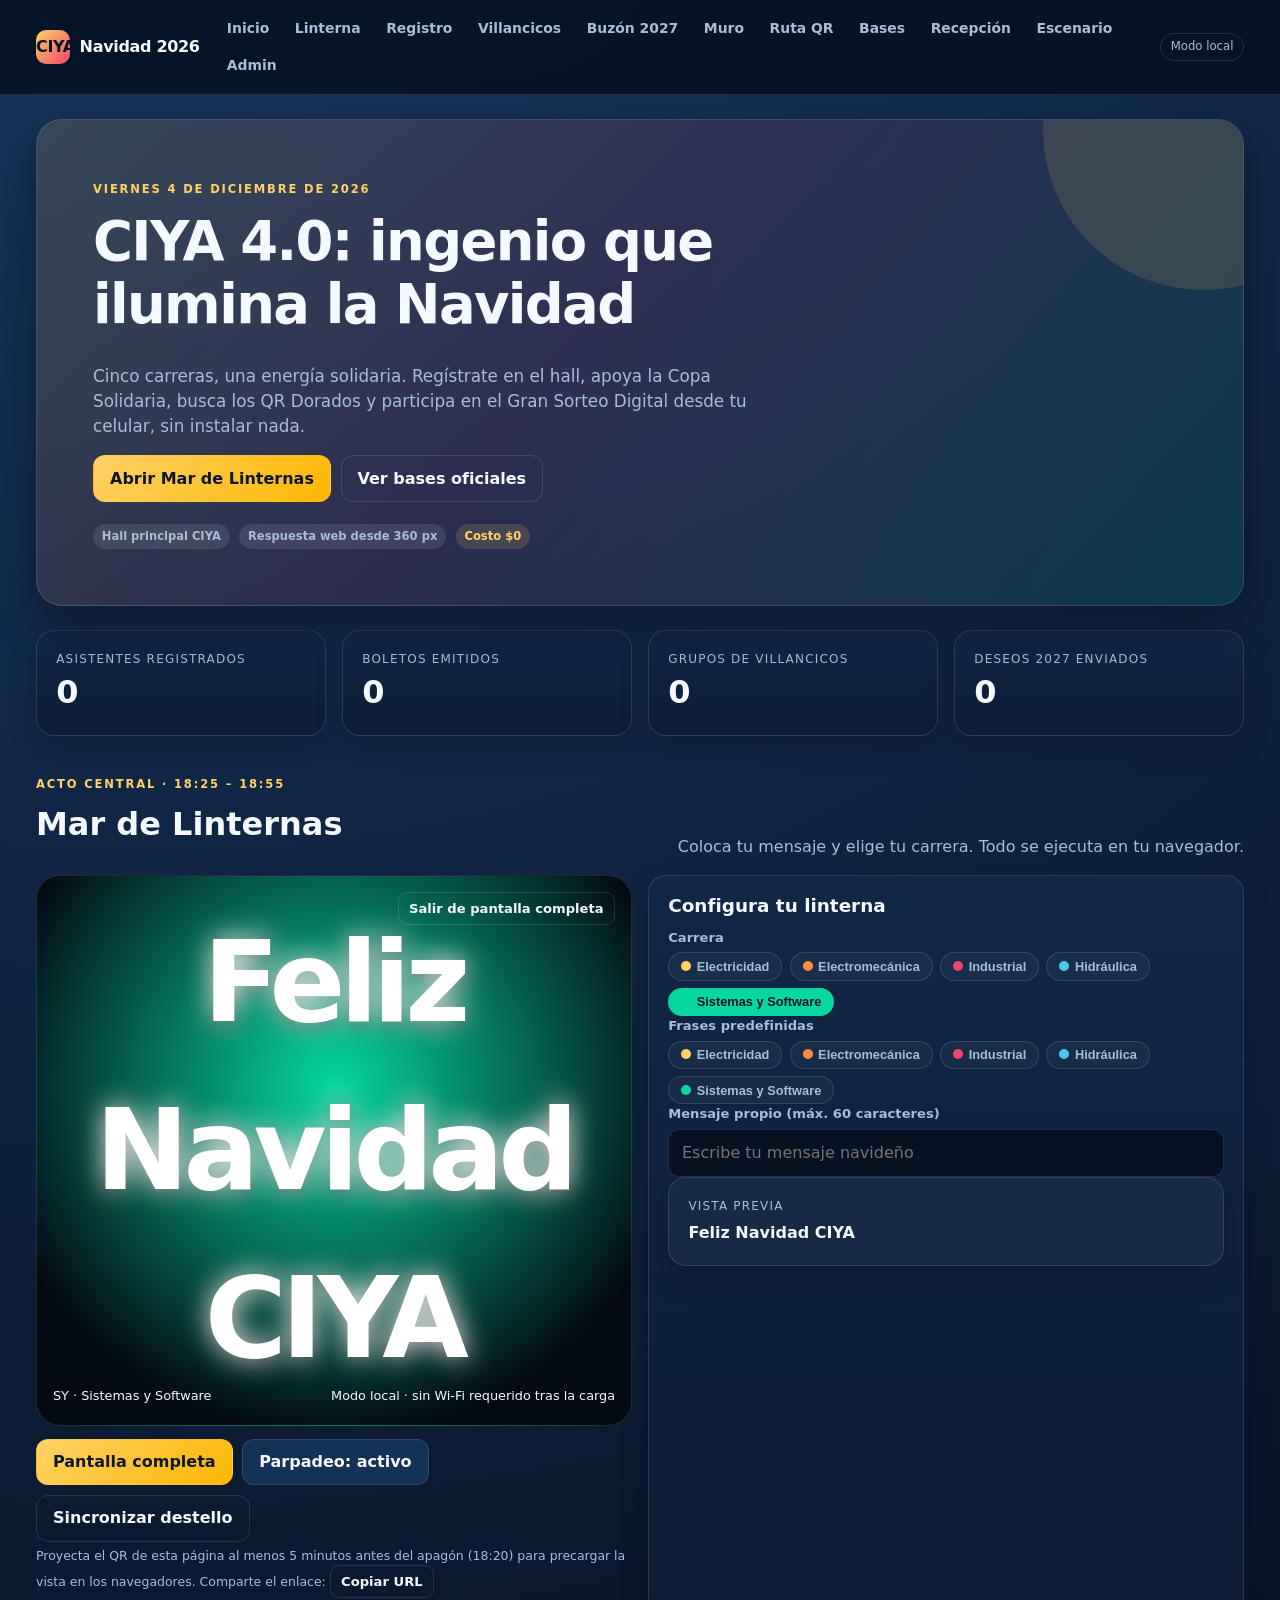
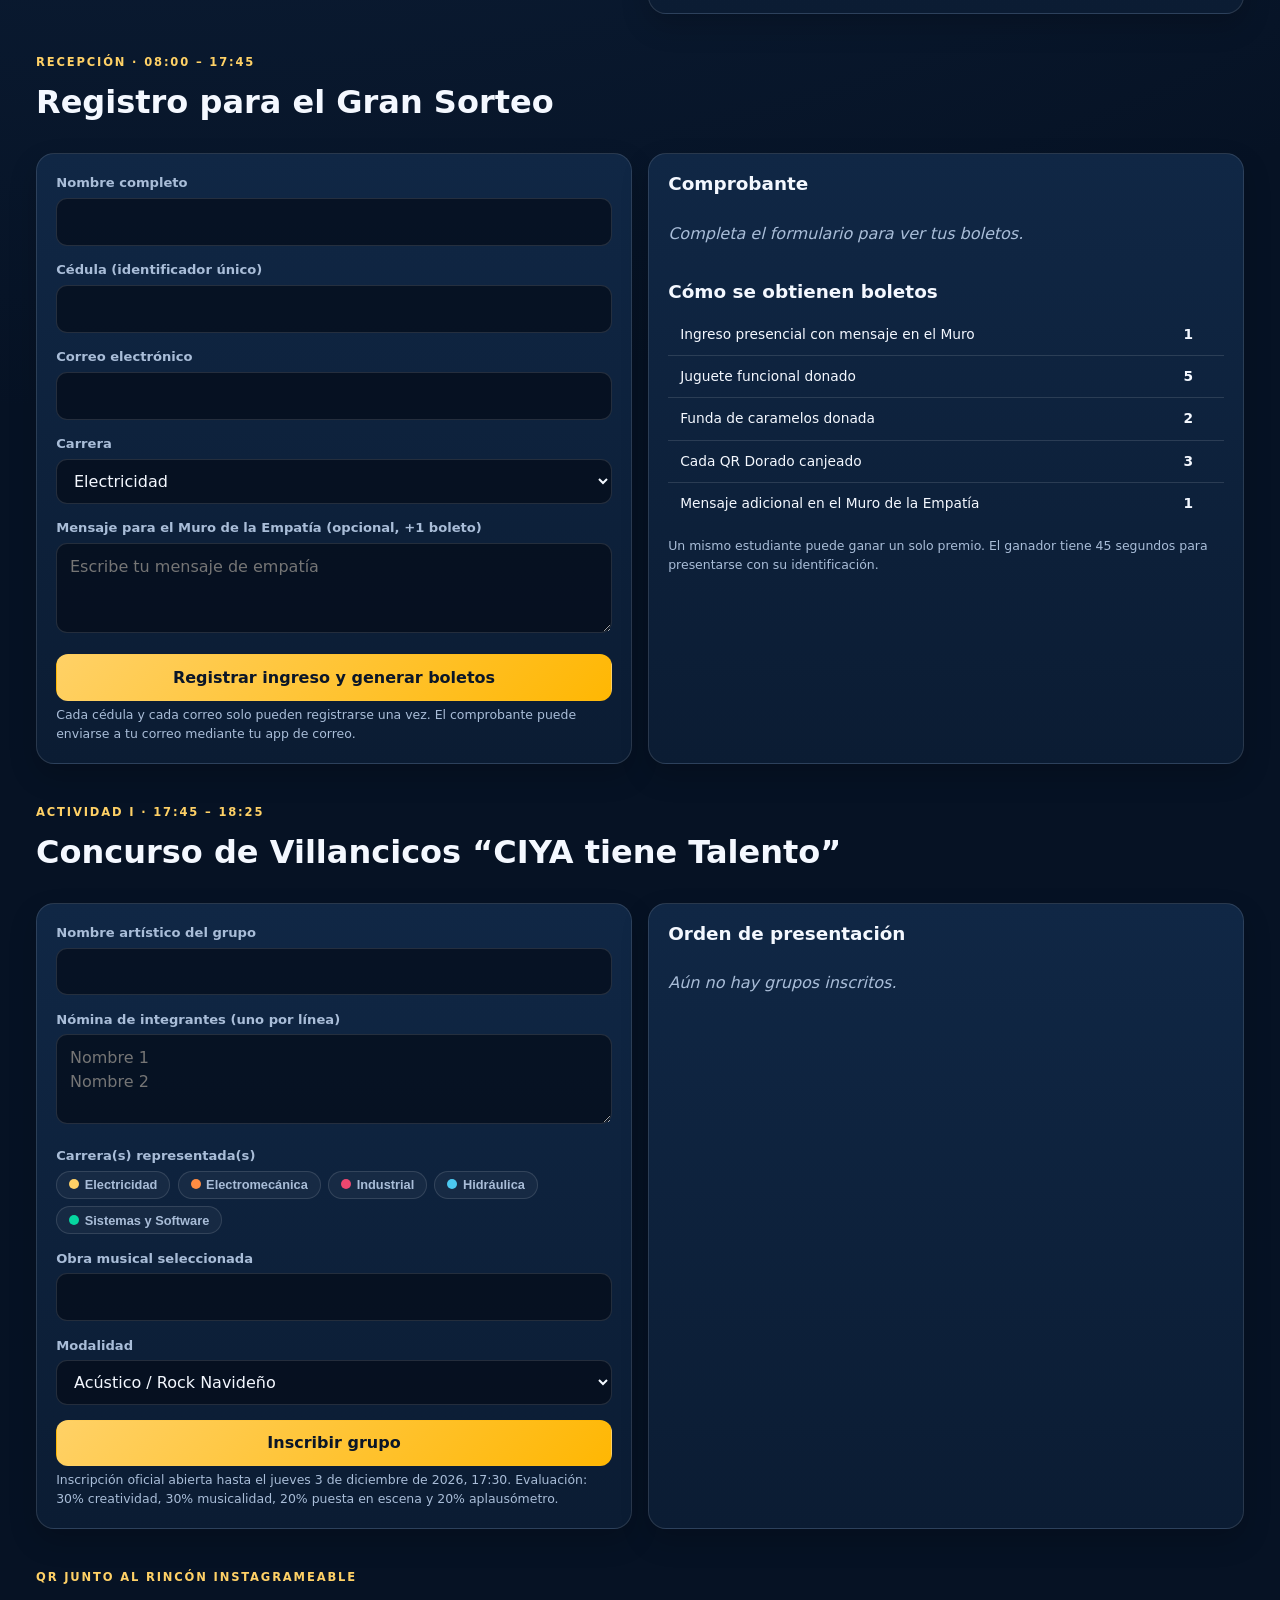
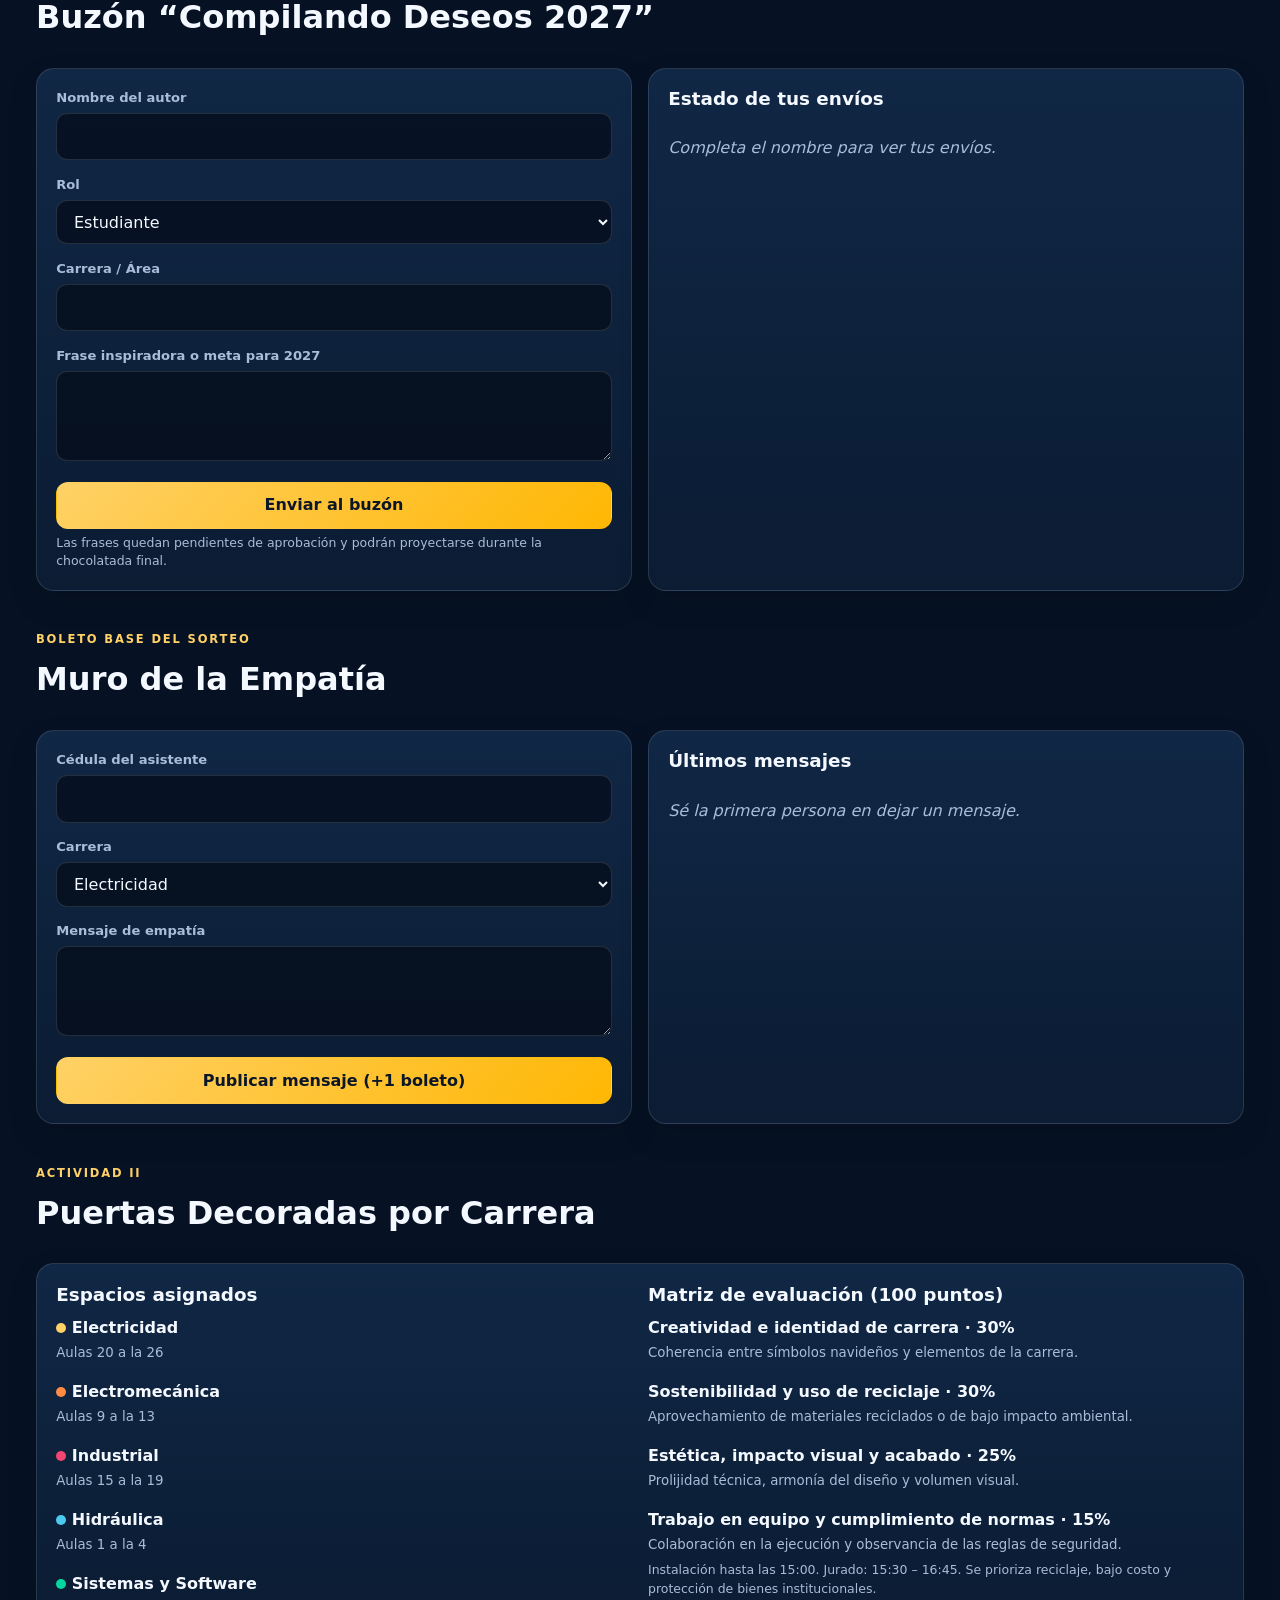
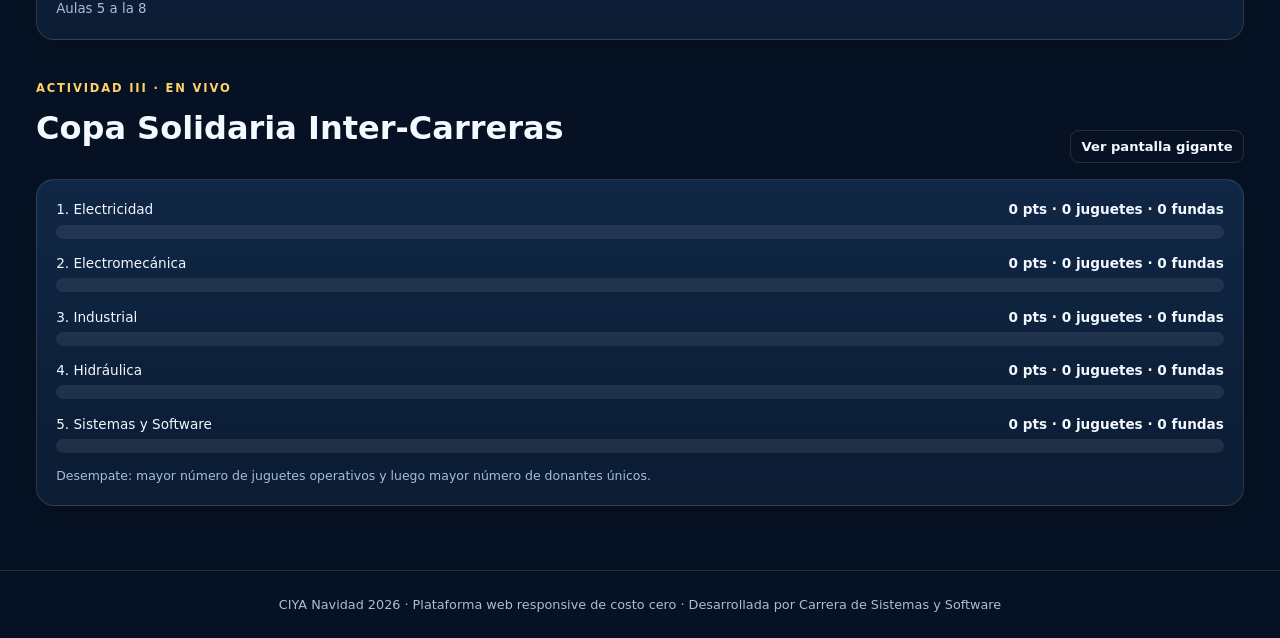
==== index.html @ dc252d2b "carga_inicial" ====
<!doctype html>
<html lang="es">
<head>
  <meta charset="utf-8">
  <meta name="viewport" content="width=device-width, initial-scale=1, viewport-fit=cover">
  <meta name="theme-color" content="#061224">
  <title>CIYA Navidad 2026 | Portal estudiantil</title>
  <link rel="stylesheet" href="assets/css/app.css">
</head>
<body>
  <header class="topbar">
    <div class="topbar-inner">
      <a class="brand" href="index.html"><span class="brand-mark">CIYA</span><span>Navidad 2026</span></a>
      <nav class="nav-links" aria-label="Navegación principal">
        <a href="#inicio" data-nav="inicio">Inicio</a>
        <a href="#linterna" data-nav="linterna">Linterna</a>
        <a href="#registro" data-nav="registro">Registro</a>
        <a href="#villancicos" data-nav="villancicos">Villancicos</a>
        <a href="#buzon" data-nav="buzon">Buzón 2027</a>
        <a href="#muro" data-nav="muro">Muro</a>
        <a href="qr.html">Ruta QR</a>
        <a href="bases.html">Bases</a>
        <a href="recepcion.html">Recepción</a>
        <a href="escenario.html">Escenario</a>
        <a href="admin.html">Admin</a>
      </nav>
      <span class="sync-pill" id="sync-status">Modo local</span>
    </div>
  </header>

  <main class="container">
    <section class="hero" id="inicio">
      <span class="kicker">Viernes 4 de diciembre de 2026</span>
      <h1>CIYA 4.0: ingenio que ilumina la Navidad</h1>
      <p>Cinco carreras, una energía solidaria. Regístrate en el hall, apoya la Copa Solidaria, busca los QR Dorados y participa en el Gran Sorteo Digital desde tu celular, sin instalar nada.</p>
      <div class="row">
        <a class="btn primary" href="#linterna">Abrir Mar de Linternas</a>
        <a class="btn ghost" href="bases.html">Ver bases oficiales</a>
      </div>
      <div class="row" style="margin-top:1.4rem">
        <span class="badge">Hall principal CIYA</span>
        <span class="badge">Respuesta web desde 360 px</span>
        <span class="badge warn">Costo $0</span>
      </div>
    </section>

    <section class="grid auto" aria-label="Resumen en vivo">
      <div class="card"><div class="label">Asistentes registrados</div><div class="stat" id="stat-asistentes">0</div></div>
      <div class="card"><div class="label">Boletos emitidos</div><div class="stat" id="stat-boletos">0</div></div>
      <div class="card"><div class="label">Grupos de villancicos</div><div class="stat" id="stat-grupos">0</div></div>
      <div class="card"><div class="label">Deseos 2027 enviados</div><div class="stat" id="stat-deseos">0</div></div>
    </section>

    <section class="section" id="linterna">
      <div class="section-head">
        <div><span class="kicker">Acto central · 18:25 – 18:55</span><h2>Mar de Linternas</h2></div>
        <span class="muted">Coloca tu mensaje y elige tu carrera. Todo se ejecuta en tu navegador.</span>
      </div>
      <div class="grid cols-2">
        <div>
          <div class="lantern-stage" id="lantern-stage">
            <div class="lantern-message" id="lantern-message">Feliz Navidad CIYA</div>
            <div class="lantern-meta"><span id="lantern-carrera">Selecciona tu carrera</span><span>Modo local · sin Wi-Fi requerido tras la carga</span></div>
            <button class="btn small ghost lantern-exit" id="lantern-exit" hidden>Salir de pantalla completa</button>
          </div>
          <div class="row" style="margin-top:0.8rem">
            <button class="btn primary" id="lantern-fullscreen">Pantalla completa</button>
            <button class="btn" id="lantern-blink">Parpadeo: activo</button>
            <button class="btn ghost" id="lantern-sync">Sincronizar destello</button>
          </div>
          <p class="hint">Proyecta el QR de esta página al menos 5 minutos antes del apagón (18:20) para precargar la vista en los navegadores. Comparte el enlace: <button class="btn small ghost" id="copy-url">Copiar URL</button></p>
        </div>
        <div class="card">
          <h3>Configura tu linterna</h3>
          <div class="field"><label>Carrera</label><div class="chips" id="linterna-carreras"></div></div>
          <div class="field"><label>Frases predefinidas</label><div class="chips" id="linterna-frases"></div></div>
          <div class="field"><label for="linterna-custom">Mensaje propio (máx. 60 caracteres)</label><input id="linterna-custom" maxlength="60" placeholder="Escribe tu mensaje navideño"></div>
          <div class="card" style="background:rgba(255,255,255,0.04)">
            <div class="label">Vista previa</div>
            <p id="lantern-preview" style="font-weight:800;margin:0.4rem 0 0">Feliz Navidad CIYA</p>
          </div>
        </div>
      </div>
    </section>

    <section class="section" id="registro">
      <div class="section-head"><div><span class="kicker">Recepción · 08:00 – 17:45</span><h2>Registro para el Gran Sorteo</h2></div></div>
      <div class="grid cols-2">
        <form class="card" id="form-registro">
          <div class="field"><label for="reg-nombre">Nombre completo</label><input id="reg-nombre" required autocomplete="name"></div>
          <div class="field"><label for="reg-cedula">Cédula (identificador único)</label><input id="reg-cedula" required inputmode="numeric" autocomplete="off"></div>
          <div class="field"><label for="reg-email">Correo electrónico</label><input id="reg-email" type="email" required autocomplete="email"></div>
          <div class="field"><label for="reg-carrera">Carrera</label><select id="reg-carrera" required></select></div>
          <div class="field"><label for="reg-muro">Mensaje para el Muro de la Empatía (opcional, +1 boleto)</label><textarea id="reg-muro" maxlength="140" placeholder="Escribe tu mensaje de empatía"></textarea></div>
          <button class="btn primary wide" type="submit">Registrar ingreso y generar boletos</button>
          <p class="hint">Cada cédula y cada correo solo pueden registrarse una vez. El comprobante puede enviarse a tu correo mediante tu app de correo.</p>
        </form>
        <div class="card">
          <h3>Comprobante</h3>
          <div id="reg-result"><p class="empty">Completa el formulario para ver tus boletos.</p></div>
          <h3 style="margin-top:1.2rem">Cómo se obtienen boletos</h3>
          <table><tbody>
            <tr><td>Ingreso presencial con mensaje en el Muro</td><td><strong>1</strong></td></tr>
            <tr><td>Juguete funcional donado</td><td><strong>5</strong></td></tr>
            <tr><td>Funda de caramelos donada</td><td><strong>2</strong></td></tr>
            <tr><td>Cada QR Dorado canjeado</td><td><strong>3</strong></td></tr>
            <tr><td>Mensaje adicional en el Muro de la Empatía</td><td><strong>1</strong></td></tr>
          </tbody></table>
          <p class="hint" style="margin-top:0.8rem">Un mismo estudiante puede ganar un solo premio. El ganador tiene 45 segundos para presentarse con su identificación.</p>
        </div>
      </div>
    </section>

    <section class="section" id="villancicos">
      <div class="section-head"><div><span class="kicker">Actividad I · 17:45 – 18:25</span><h2>Concurso de Villancicos “CIYA tiene Talento”</h2></div></div>
      <div class="grid cols-2">
        <form class="card" id="form-villancicos">
          <div class="field"><label for="vil-grupo">Nombre artístico del grupo</label><input id="vil-grupo" required></div>
          <div class="field"><label for="vil-integrantes">Nómina de integrantes (uno por línea)</label><textarea id="vil-integrantes" required placeholder="Nombre 1&#10;Nombre 2"></textarea></div>
          <div class="field"><label>Carrera(s) representada(s)</label><div class="chips" id="vil-carreras"></div></div>
          <div class="field"><label for="vil-cancion">Obra musical seleccionada</label><input id="vil-cancion" required></div>
          <div class="field"><label for="vil-categoria">Modalidad</label><select id="vil-categoria" required></select></div>
          <button class="btn primary wide" type="submit">Inscribir grupo</button>
          <p class="hint">Inscripción oficial abierta hasta el jueves 3 de diciembre de 2026, 17:30. Evaluación: 30% creatividad, 30% musicalidad, 20% puesta en escena y 20% aplausómetro.</p>
        </form>
        <div class="card"><h3>Orden de presentación</h3><div id="lista-grupos"></div></div>
      </div>
    </section>

    <section class="section" id="buzon">
      <div class="section-head"><div><span class="kicker">QR junto al Rincón Instagrameable</span><h2>Buzón “Compilando Deseos 2027”</h2></div></div>
      <div class="grid cols-2">
        <form class="card" id="form-deseo">
          <div class="field"><label for="des-nombre">Nombre del autor</label><input id="des-nombre" required></div>
          <div class="field"><label for="des-rol">Rol</label><select id="des-rol" required><option>Estudiante</option><option>Docente</option><option>Personal</option></select></div>
          <div class="field"><label for="des-carrera">Carrera / Área</label><input id="des-carrera" required></div>
          <div class="field"><label for="des-frase">Frase inspiradora o meta para 2027</label><textarea id="des-frase" maxlength="280" required></textarea></div>
          <button class="btn primary wide" type="submit">Enviar al buzón</button>
          <p class="hint">Las frases quedan pendientes de aprobación y podrán proyectarse durante la chocolatada final.</p>
        </form>
        <div class="card"><h3>Estado de tus envíos</h3><div id="deseo-estado"><p class="empty">Aún no envías frases.</p></div><div class="frases-aprobadas" id="frases-aprobadas" style="margin-top:1rem"></div></div>
      </div>
    </section>

    <section class="section" id="muro">
      <div class="section-head"><div><span class="kicker">Boleto base del sorteo</span><h2>Muro de la Empatía</h2></div></div>
      <div class="grid cols-2">
        <form class="card" id="form-muro">
          <div class="field"><label for="muro-cedula">Cédula del asistente</label><input id="muro-cedula" required inputmode="numeric"></div>
          <div class="field"><label for="muro-carrera">Carrera</label><select id="muro-carrera" required></select></div>
          <div class="field"><label for="muro-mensaje">Mensaje de empatía</label><textarea id="muro-mensaje" maxlength="140" required></textarea></div>
          <button class="btn primary wide" type="submit">Publicar mensaje (+1 boleto)</button>
        </form>
        <div class="card"><h3>Últimos mensajes</h3><div id="lista-muro"></div></div>
      </div>
    </section>

    <section class="section" id="puertas">
      <div class="section-head"><div><span class="kicker">Actividad II</span><h2>Puertas Decoradas por Carrera</h2></div></div>
      <div class="card">
        <div class="grid cols-2">
          <div><h3>Espacios asignados</h3><div id="espacios-puertas"></div></div>
          <div><h3>Matriz de evaluación (100 puntos)</h3><div id="criterios-puertas"></div><p class="hint">Instalación hasta las 15:00. Jurado: 15:30 – 16:45. Se prioriza reciclaje, bajo costo y protección de bienes institucionales.</p></div>
        </div>
      </div>
    </section>

    <section class="section" id="ranking">
      <div class="section-head"><div><span class="kicker">Actividad III · en vivo</span><h2>Copa Solidaria Inter-Carreras</h2></div><a class="btn small ghost" href="escenario.html">Ver pantalla gigante</a></div>
      <div class="card" id="ranking-portal"></div>
    </section>
  </main>

  <footer class="footer">CIYA Navidad 2026 · Plataforma web responsive de costo cero · Desarrollada por Carrera de Sistemas y Software</footer>

  <script src="assets/js/config.js"></script>
  <script src="assets/js/data.js"></script>
  <script src="assets/js/store.js"></script>
  <script src="assets/js/ui.js"></script>
  <script src="assets/js/sound.js"></script>
  <script src="assets/js/portal.js"></script>
</body>
</html>
---- assets/css/app.css ----
:root {
  --bg: #061224;
  --bg-soft: #0b1c33;
  --panel: #102745;
  --panel-2: #143156;
  --line: rgba(255, 255, 255, 0.12);
  --text: #f4f8ff;
  --muted: #a9bdd8;
  --gold: #ffd166;
  --red: #ef476f;
  --green: #06d6a0;
  --blue: #4cc9f0;
  --shadow: 0 18px 45px rgba(0, 0, 0, 0.35);
  --radius: 18px;
}

* { box-sizing: border-box; }

html { scroll-behavior: smooth; }

body {
  margin: 0;
  background: radial-gradient(circle at 12% -10%, #1b3d68 0, transparent 42%), var(--bg);
  color: var(--text);
  font-family: system-ui, -apple-system, "Segoe UI", Roboto, Arial, sans-serif;
  font-size: 16px;
  line-height: 1.5;
  min-height: 100vh;
  overflow-x: hidden;
}

a { color: var(--blue); }

h1, h2, h3, h4 { line-height: 1.15; margin: 0 0 0.5em; }

h1 { font-size: clamp(2rem, 5vw, 3.4rem); letter-spacing: -0.03em; }
h2 { font-size: clamp(1.35rem, 3vw, 2rem); }
h3 { font-size: 1.15rem; }
p { margin: 0 0 1rem; }

small, .muted { color: var(--muted); }

.topbar {
  position: sticky;
  top: 0;
  z-index: 50;
  background: rgba(6, 18, 36, 0.92);
  backdrop-filter: blur(12px);
  border-bottom: 1px solid var(--line);
}

.topbar-inner {
  max-width: 1240px;
  margin: auto;
  padding: 0.7rem 1rem;
  display: flex;
  align-items: center;
  gap: 1rem;
  flex-wrap: wrap;
}

.brand {
  display: flex;
  align-items: center;
  gap: 0.6rem;
  font-weight: 800;
  letter-spacing: -0.02em;
  color: var(--text);
  text-decoration: none;
}

.brand-mark {
  width: 34px;
  height: 34px;
  border-radius: 10px;
  display: grid;
  place-items: center;
  background: linear-gradient(135deg, var(--gold), var(--red));
  color: #081426;
  font-weight: 900;
}

.nav-links {
  display: flex;
  gap: 0.2rem;
  flex: 1;
  flex-wrap: wrap;
}

.nav-links a {
  color: var(--muted);
  text-decoration: none;
  font-size: 0.87rem;
  font-weight: 600;
  padding: 0.42rem 0.7rem;
  border-radius: 999px;
  white-space: nowrap;
}

.nav-links a:hover, .nav-links a.active { color: var(--text); background: var(--panel-2); }

.sync-pill {
  font-size: 0.73rem;
  color: var(--muted);
  border: 1px solid var(--line);
  border-radius: 999px;
  padding: 0.25rem 0.6rem;
  white-space: nowrap;
}

.sync-pill.online { color: var(--green); border-color: rgba(6, 214, 160, 0.4); }

.container { max-width: 1240px; margin: auto; padding: 1.5rem 1rem 4rem; }

.container.narrow { max-width: 820px; }

.hero {
  position: relative;
  overflow: hidden;
  border: 1px solid var(--line);
  border-radius: 26px;
  padding: clamp(1.6rem, 5vw, 3.5rem);
  background: linear-gradient(130deg, rgba(255, 209, 102, 0.14), rgba(239, 71, 111, 0.12) 45%, rgba(6, 214, 160, 0.12));
  box-shadow: var(--shadow);
  margin-bottom: 1.5rem;
}

.hero:after {
  content: "";
  position: absolute;
  width: 320px;
  height: 320px;
  right: -120px;
  top: -150px;
  border-radius: 50%;
  background: rgba(255, 209, 102, 0.12);
  pointer-events: none;
}

.hero h1 { max-width: 18ch; }
.hero p { max-width: 62ch; color: var(--muted); font-size: 1.05rem; }

.kicker {
  display: inline-flex;
  align-items: center;
  gap: 0.4rem;
  text-transform: uppercase;
  letter-spacing: 0.16em;
  font-size: 0.72rem;
  font-weight: 800;
  color: var(--gold);
  margin-bottom: 0.8rem;
}

.section { margin-top: 2.2rem; }

.section-head {
  display: flex;
  align-items: end;
  justify-content: space-between;
  gap: 1rem;
  flex-wrap: wrap;
  margin-bottom: 1rem;
}

.grid { display: grid; gap: 1rem; }
.grid.cols-2 { grid-template-columns: repeat(2, minmax(0, 1fr)); }
.grid.cols-3 { grid-template-columns: repeat(3, minmax(0, 1fr)); }
.grid.cols-4 { grid-template-columns: repeat(4, minmax(0, 1fr)); }
.grid.auto { grid-template-columns: repeat(auto-fit, minmax(250px, 1fr)); }

.card {
  background: linear-gradient(180deg, var(--panel), var(--bg-soft));
  border: 1px solid var(--line);
  border-radius: var(--radius);
  padding: 1.2rem;
  box-shadow: 0 12px 28px rgba(0, 0, 0, 0.18);
}

.card h3 { margin-bottom: 0.7rem; }
.card p:last-child { margin-bottom: 0; }

.card-link {
  display: block;
  text-decoration: none;
  color: inherit;
  transition: transform 0.18s ease, border-color 0.18s ease;
}

.card-link:hover { transform: translateY(-3px); border-color: var(--gold); }

.stat {
  font-size: 2rem;
  font-weight: 800;
  letter-spacing: -0.04em;
}

.label { font-size: 0.75rem; text-transform: uppercase; letter-spacing: 0.1em; color: var(--muted); }

.btn {
  display: inline-flex;
  align-items: center;
  justify-content: center;
  gap: 0.45rem;
  border: 1px solid var(--line);
  border-radius: 12px;
  padding: 0.65rem 1rem;
  background: var(--panel-2);
  color: var(--text);
  font: inherit;
  font-weight: 700;
  cursor: pointer;
  text-decoration: none;
  transition: filter 0.15s ease, transform 0.15s ease;
}

.btn:hover { filter: brightness(1.15); transform: translateY(-1px); }
.btn:active { transform: translateY(0); }
.btn.primary { background: linear-gradient(135deg, var(--gold), #ffb703); color: #0b1628; border-color: transparent; }
.btn.danger { background: rgba(239, 71, 111, 0.18); border-color: rgba(239, 71, 111, 0.55); color: #ffb3c4; }
.btn.ghost { background: transparent; }
.btn.small { padding: 0.35rem 0.65rem; font-size: 0.82rem; border-radius: 9px; }
.btn.wide { width: 100%; }
.btn:disabled { opacity: 0.5; cursor: not-allowed; transform: none; }

.row { display: flex; gap: 0.6rem; flex-wrap: wrap; align-items: center; }
.row.end { justify-content: flex-end; }
.row.between { justify-content: space-between; }
.grow { flex: 1; min-width: 0; }

form .field { margin-bottom: 0.9rem; }

label {
  display: block;
  font-size: 0.82rem;
  font-weight: 700;
  color: var(--muted);
  margin-bottom: 0.32rem;
}

input, select, textarea {
  width: 100%;
  padding: 0.68rem 0.8rem;
  border-radius: 11px;
  border: 1px solid var(--line);
  background: rgba(4, 13, 26, 0.75);
  color: var(--text);
  font: inherit;
  outline: none;
}

input:focus, select:focus, textarea:focus { border-color: var(--gold); box-shadow: 0 0 0 3px rgba(255, 209, 102, 0.14); }
textarea { min-height: 90px; resize: vertical; }
input[type="checkbox"] { width: auto; }

.hint { font-size: 0.78rem; color: var(--muted); margin-top: 0.3rem; }

.chips { display: flex; gap: 0.45rem; flex-wrap: wrap; }

.chip {
  border: 1px solid var(--line);
  background: rgba(255, 255, 255, 0.04);
  border-radius: 999px;
  padding: 0.35rem 0.75rem;
  font-size: 0.8rem;
  font-weight: 700;
  cursor: pointer;
  color: var(--muted);
}

.chip.active { color: #071426; background: var(--chip-color, var(--gold)); border-color: transparent; }

.carrera-dot {
  width: 10px;
  height: 10px;
  border-radius: 50%;
  display: inline-block;
  margin-right: 0.35rem;
  background: var(--dot-color, var(--gold));
}

.badge {
  display: inline-block;
  font-size: 0.72rem;
  font-weight: 800;
  padding: 0.22rem 0.55rem;
  border-radius: 999px;
  background: rgba(255, 255, 255, 0.1);
  color: var(--muted);
}

.badge.ok { color: var(--green); background: rgba(6, 214, 160, 0.14); }
.badge.warn { color: var(--gold); background: rgba(255, 209, 102, 0.14); }
.badge.bad { color: #ff9bb4; background: rgba(239, 71, 111, 0.16); }

.empty { color: var(--muted); font-style: italic; padding: 1rem 0; }

.table-wrap { overflow-x: auto; border: 1px solid var(--line); border-radius: 14px; }

table { width: 100%; border-collapse: collapse; font-size: 0.86rem; }
th, td { padding: 0.65rem 0.75rem; text-align: left; border-bottom: 1px solid var(--line); white-space: nowrap; }
th { color: var(--muted); font-size: 0.72rem; text-transform: uppercase; letter-spacing: 0.08em; background: rgba(255, 255, 255, 0.03); }
tr:last-child td { border-bottom: none; }
td.wrap { white-space: normal; min-width: 220px; }

.lantern-stage {
  position: relative;
  min-height: 54vh;
  border-radius: 24px;
  border: 1px solid var(--line);
  overflow: hidden;
  display: grid;
  place-items: center;
  text-align: center;
  padding: 1.4rem;
  background: #040a14;
  transition: background 0.35s ease;
}

.lantern-stage.live { position: fixed; inset: 0; z-index: 80; min-height: 100vh; border-radius: 0; border: none; }
.lantern-stage .lantern-message {
  font-size: clamp(2rem, 9vw, 7rem);
  font-weight: 900;
  letter-spacing: -0.05em;
  text-wrap: balance;
  color: #fff;
  text-shadow: 0 0 28px currentColor, 0 4px 18px rgba(0, 0, 0, 0.6);
}
.lantern-stage.blink .lantern-message { animation: lanternPulse 1.6s ease-in-out infinite; }
.lantern-stage .lantern-meta { position: absolute; bottom: 1.2rem; left: 1rem; right: 1rem; display: flex; justify-content: space-between; gap: 1rem; flex-wrap: wrap; font-size: 0.8rem; }
.lantern-exit { position: absolute; top: 1rem; right: 1rem; z-index: 2; }

@keyframes lanternPulse { 0%, 100% { opacity: 1; transform: scale(1); } 50% { opacity: 0.55; transform: scale(0.985); } }

.ranking-row { margin-bottom: 0.9rem; }
.ranking-head { display: flex; justify-content: space-between; font-size: 0.85rem; margin-bottom: 0.3rem; gap: 0.5rem; }
.bar { height: 14px; background: rgba(255, 255, 255, 0.08); border-radius: 999px; overflow: hidden; }
.bar > span { display: block; height: 100%; border-radius: 999px; transition: width 0.6s ease; background: var(--bar-color, var(--gold)); }

.stage-grid { display: grid; grid-template-columns: minmax(0, 1.4fr) minmax(300px, 0.6fr); gap: 1rem; }
.stage-screen {
  aspect-ratio: 16 / 9;
  border-radius: 20px;
  border: 1px solid var(--line);
  background: radial-gradient(circle at 50% 20%, #163560, #040c18 70%);
  padding: clamp(1rem, 3vw, 2rem);
  display: flex;
  flex-direction: column;
  justify-content: center;
  align-items: center;
  text-align: center;
  overflow: hidden;
  box-shadow: var(--shadow);
}
.stage-screen h2 { font-size: clamp(1.6rem, 4vw, 3rem); }
.stage-screen .big-number { font-size: clamp(3rem, 11vw, 9rem); font-weight: 900; line-height: 1; letter-spacing: -0.08em; color: var(--gold); font-variant-numeric: tabular-nums; }
.stage-tabs { display: flex; gap: 0.4rem; flex-wrap: wrap; margin-bottom: 1rem; }
.stage-tabs .btn.active { background: var(--gold); color: #0a172a; border-color: transparent; }

.timeline-step { display: flex; align-items: center; gap: 0.7rem; padding: 0.65rem 0.8rem; border: 1px solid var(--line); border-radius: 12px; margin-bottom: 0.5rem; font-weight: 700; }
.timeline-step.active { border-color: var(--step-color, var(--gold)); box-shadow: 0 0 0 3px rgba(255, 209, 102, 0.12); background: rgba(255, 255, 255, 0.05); }
.timeline-step.done { opacity: 0.62; }
.step-index { width: 28px; height: 28px; border-radius: 9px; display: grid; place-items: center; background: var(--step-color, var(--gold)); color: #081426; flex: none; }

.wheel-wrap { position: relative; width: min(360px, 100%); aspect-ratio: 1; margin: 0 auto 1rem; }
.wheel {
  width: 100%;
  height: 100%;
  border-radius: 50%;
  border: 8px solid var(--gold);
  background: conic-gradient(from 0deg, #ef476f 0 36deg, #ffd166 36deg 72deg, #06d6a0 72deg 108deg, #4cc9f0 108deg 144deg, #ff8c42 144deg 180deg, #ef476f 180deg 216deg, #ffd166 216deg 252deg, #06d6a0 252deg 288deg, #4cc9f0 288deg 324deg, #ff8c42 324deg 360deg);
  transition: transform 4s cubic-bezier(0.12, 0.72, 0.12, 1);
  box-shadow: 0 0 0 6px rgba(255, 209, 102, 0.15), var(--shadow);
}
.wheel-pointer { position: absolute; top: -14px; left: 50%; transform: translateX(-50%); width: 0; height: 0; border-left: 14px solid transparent; border-right: 14px solid transparent; border-top: 26px solid #fff; z-index: 2; }

.trivia-option { width: 100%; text-align: left; margin-bottom: 0.55rem; }
.trivia-option.correct { border-color: var(--green); background: rgba(6, 214, 160, 0.18); }
.trivia-option.wrong { border-color: var(--red); background: rgba(239, 71, 111, 0.16); }

.qr-hero { text-align: center; padding: 2rem 1rem; }
.qr-hero .qr-text {
  font-size: clamp(1.5rem, 5vw, 2.4rem);
  font-weight: 900;
  color: var(--gold);
  overflow-wrap: anywhere;
}

.gold-view { background: radial-gradient(circle at 50% 20%, rgba(255, 209, 102, 0.28), transparent 60%); }
.gold-code { font-size: clamp(1.6rem, 6vw, 3rem); font-weight: 900; letter-spacing: 0.1em; color: var(--gold); }

.bottom-actions {
  position: fixed;
  left: 0;
  right: 0;
  bottom: 0;
  z-index: 60;
  display: flex;
  justify-content: center;
  gap: 0.6rem;
  flex-wrap: wrap;
  padding: 0.7rem;
  background: rgba(6, 18, 36, 0.95);
  border-top: 1px solid var(--line);
}

.toast-box { position: fixed; right: 1rem; bottom: 1rem; z-index: 200; display: grid; gap: 0.5rem; }
.toast-item { padding: 0.7rem 1rem; border-radius: 12px; background: var(--panel-2); border: 1px solid var(--line); box-shadow: var(--shadow); font-size: 0.85rem; max-width: 330px; transition: opacity 0.4s ease; }
.toast-item.bad { border-color: var(--red); }
.toast-item.leaving { opacity: 0; }

.pin-overlay { position: fixed; inset: 0; z-index: 300; background: rgba(2, 7, 15, 0.88); display: grid; place-items: center; padding: 1rem; }
.pin-card { width: min(420px, 100%); background: var(--panel); border: 1px solid var(--line); border-radius: 20px; padding: 1.5rem; box-shadow: var(--shadow); }
.pin-error { color: #ff9bb4; font-size: 0.82rem; margin-top: 0.5rem; }

details { border: 1px solid var(--line); border-radius: 12px; padding: 0.7rem 0.9rem; margin-bottom: 0.6rem; }
summary { cursor: pointer; font-weight: 700; }
details p:last-child { margin-bottom: 0; }

.footer { border-top: 1px solid var(--line); padding: 1.5rem 1rem; text-align: center; color: var(--muted); font-size: 0.8rem; }

.print-only { display: none; }

@media (max-width: 920px) {
  .grid.cols-4 { grid-template-columns: repeat(2, minmax(0, 1fr)); }
  .stage-grid { grid-template-columns: 1fr; }
}

@media (max-width: 640px) {
  body { font-size: 15px; }
  .container { padding: 1rem 0.8rem 3rem; }
  .grid.cols-2, .grid.cols-3, .grid.cols-4 { grid-template-columns: 1fr; }
  .topbar-inner { padding: 0.55rem 0.8rem; }
  .nav-links { order: 3; width: 100%; overflow-x: auto; flex-wrap: nowrap; }
  .card { padding: 1rem; }
  .row .btn { flex: 1 1 auto; }
  th, td { padding: 0.5rem 0.55rem; }
}

@media print {
  body { background: #fff; color: #000; }
  .topbar, .footer, .btn, .pin-overlay, .toast-box { display: none !important; }
  .card, .hero { border-color: #aaa; box-shadow: none; background: #fff; color: #000; }
  .print-only { display: block; }
}
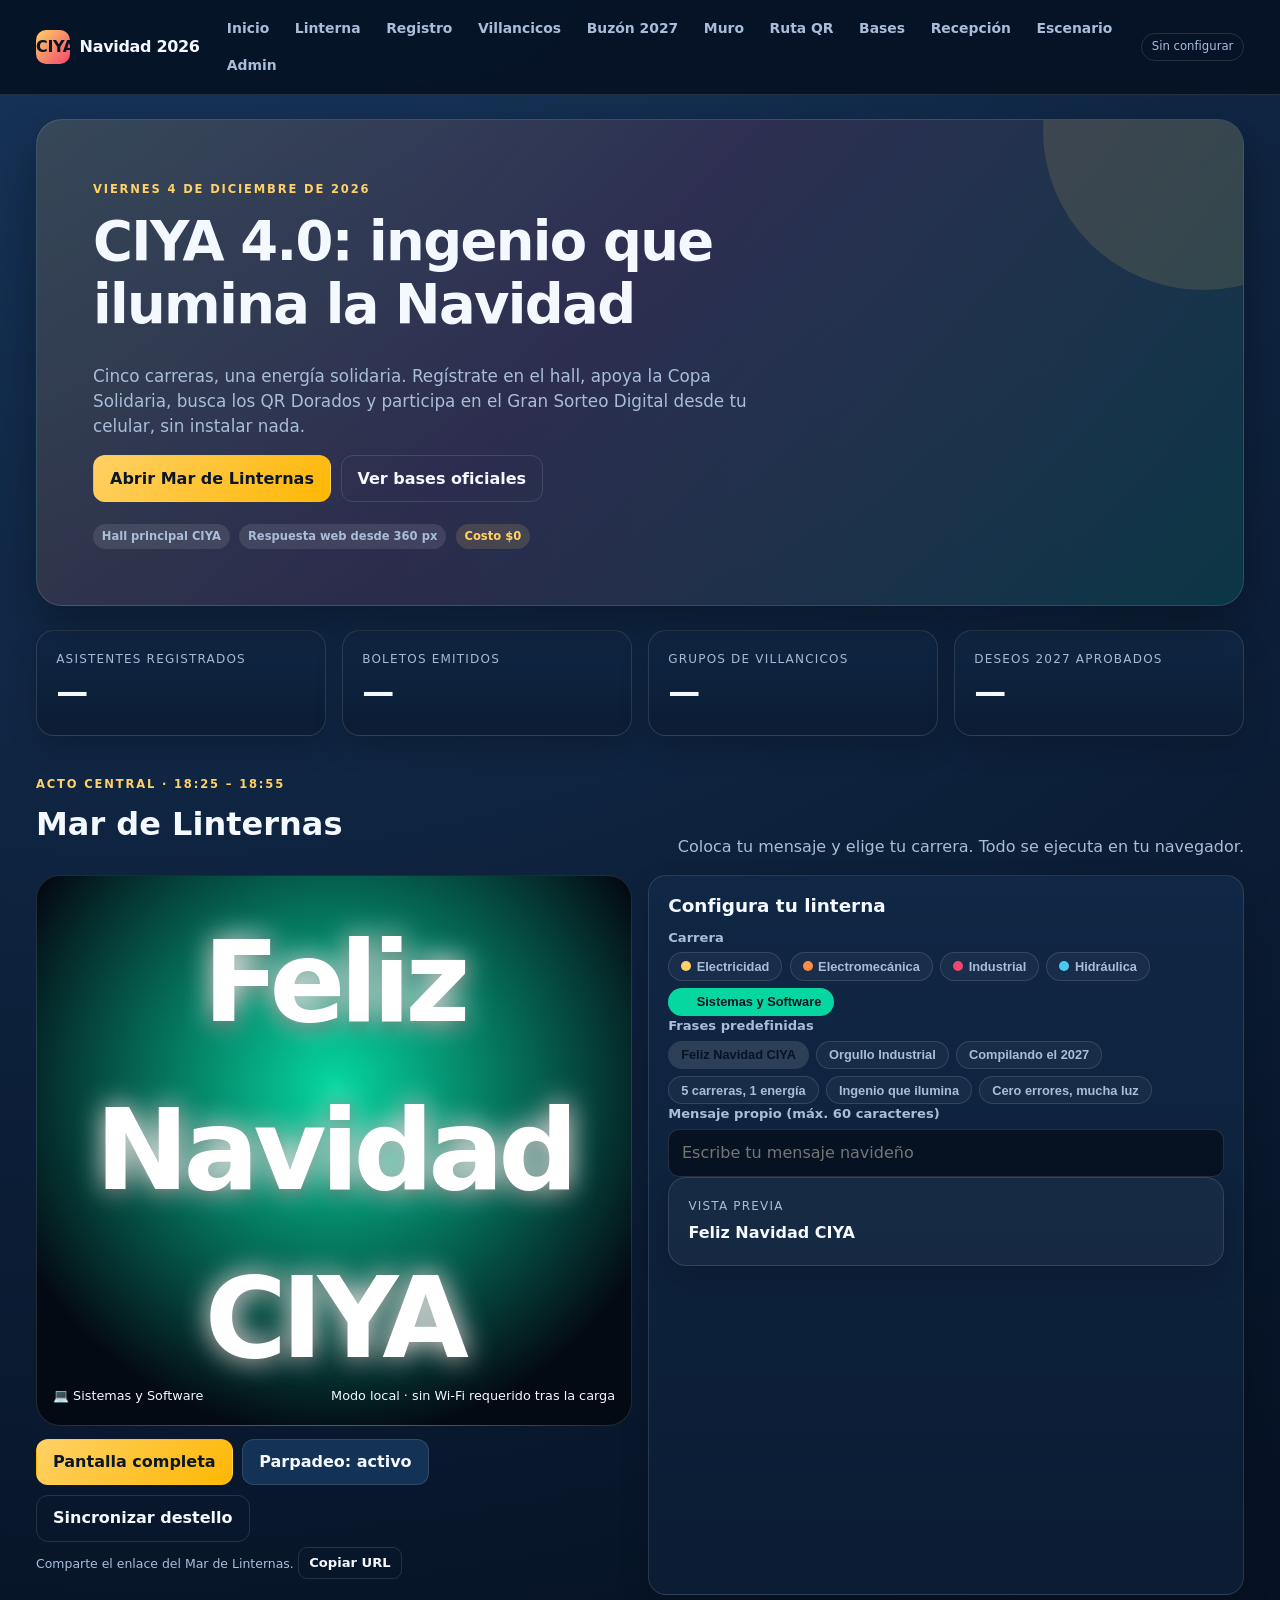
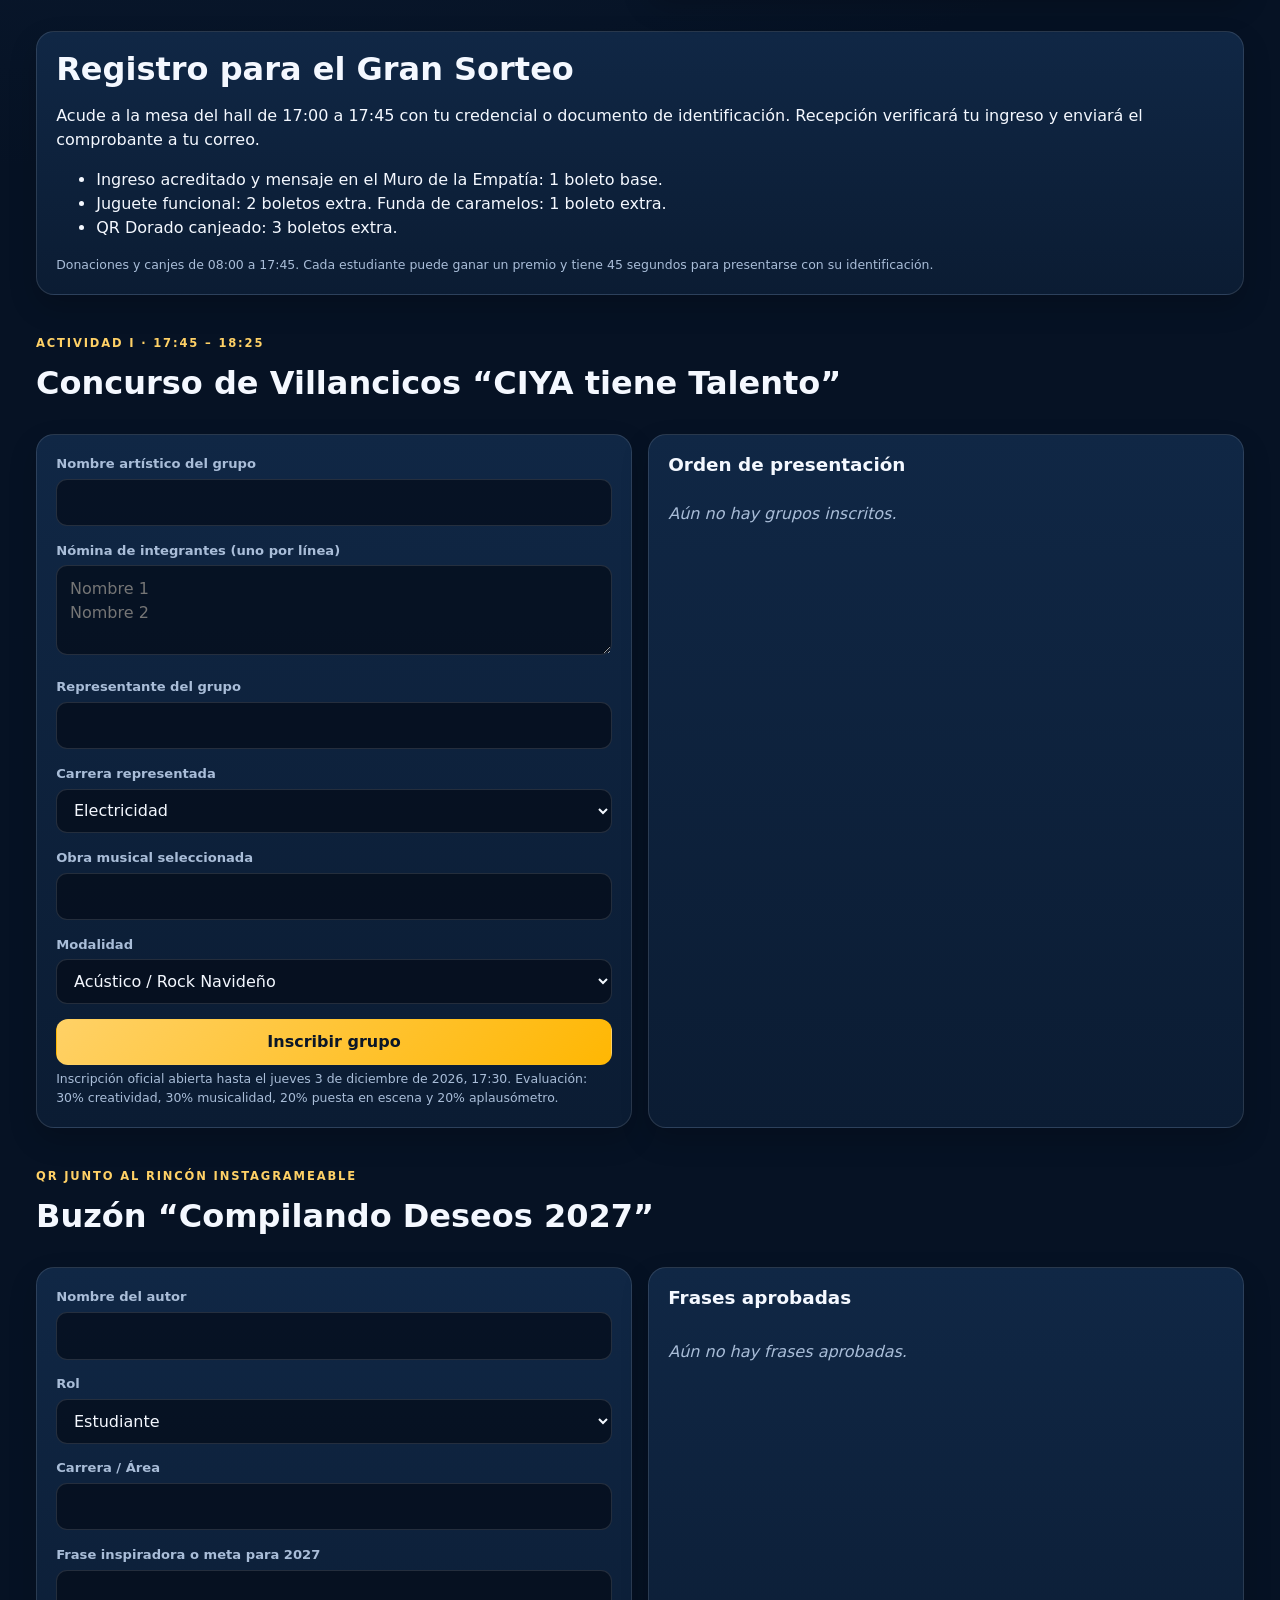
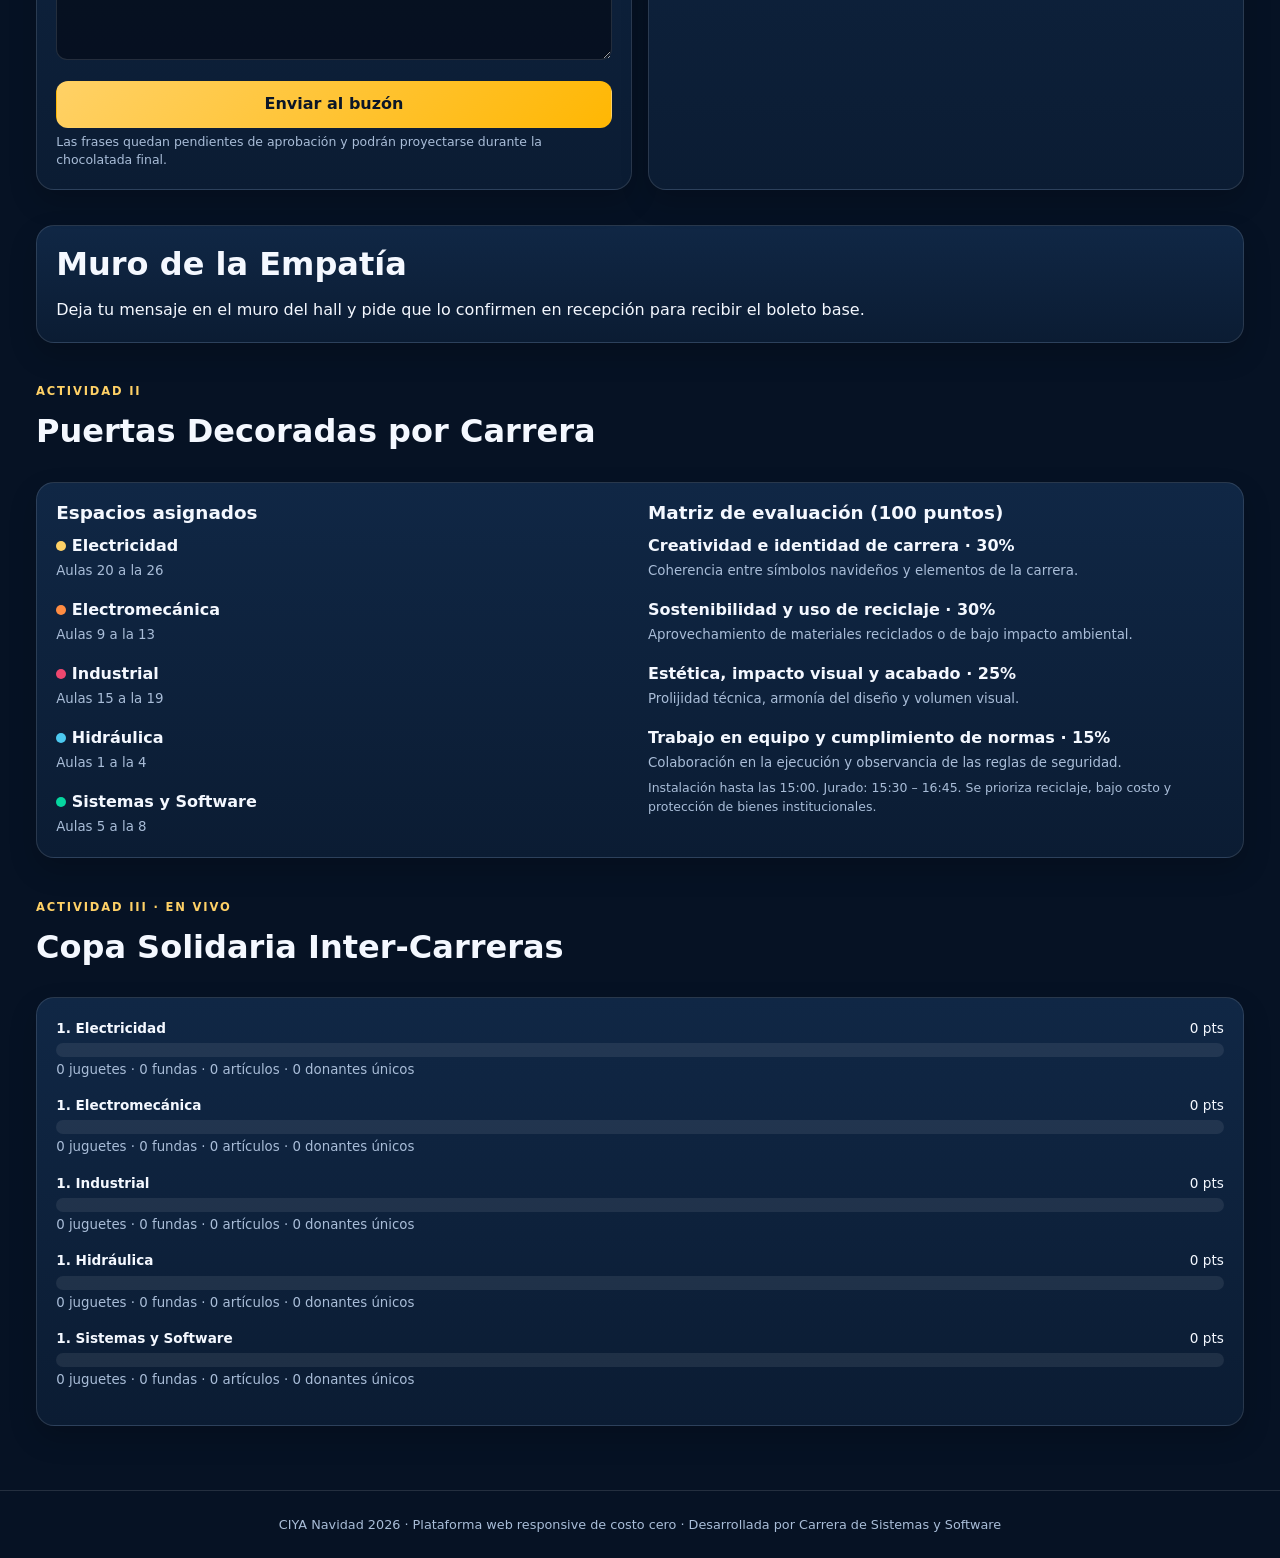
==== commit 6fab673b: "ciya.v1.1" ====
--- a/index.html
+++ b/index.html
@@ -34,7 +34,7 @@
       <h1>CIYA 4.0: ingenio que ilumina la Navidad</h1>
       <p>Cinco carreras, una energía solidaria. Regístrate en el hall, apoya la Copa Solidaria, busca los QR Dorados y participa en el Gran Sorteo Digital desde tu celular, sin instalar nada.</p>
       <div class="row">
-        <a class="btn primary" href="#linterna">Abrir Mar de Linternas</a>
+        <a class="btn primary" href="index.html?modo=linterna#linterna">Abrir Mar de Linternas</a>
         <a class="btn ghost" href="bases.html">Ver bases oficiales</a>
       </div>
       <div class="row" style="margin-top:1.4rem">
@@ -48,7 +48,7 @@
       <div class="card"><div class="label">Asistentes registrados</div><div class="stat" id="stat-asistentes">0</div></div>
       <div class="card"><div class="label">Boletos emitidos</div><div class="stat" id="stat-boletos">0</div></div>
       <div class="card"><div class="label">Grupos de villancicos</div><div class="stat" id="stat-grupos">0</div></div>
-      <div class="card"><div class="label">Deseos 2027 enviados</div><div class="stat" id="stat-deseos">0</div></div>
+      <div class="card"><div class="label">Deseos 2027 aprobados</div><div class="stat" id="stat-deseos">0</div></div>
     </section>
 
     <section class="section" id="linterna">
@@ -68,7 +68,7 @@
             <button class="btn" id="lantern-blink">Parpadeo: activo</button>
             <button class="btn ghost" id="lantern-sync">Sincronizar destello</button>
           </div>
-          <p class="hint">Proyecta el QR de esta página al menos 5 minutos antes del apagón (18:20) para precargar la vista en los navegadores. Comparte el enlace: <button class="btn small ghost" id="copy-url">Copiar URL</button></p>
+          <p class="hint">Comparte el enlace del Mar de Linternas. <button class="btn small ghost" id="copy-url">Copiar URL</button></p>
         </div>
         <div class="card">
           <h3>Configura tu linterna</h3>
@@ -83,32 +83,15 @@
       </div>
     </section>
 
-    <section class="section" id="registro">
-      <div class="section-head"><div><span class="kicker">Recepción · 08:00 – 17:45</span><h2>Registro para el Gran Sorteo</h2></div></div>
-      <div class="grid cols-2">
-        <form class="card" id="form-registro">
-          <div class="field"><label for="reg-nombre">Nombre completo</label><input id="reg-nombre" required autocomplete="name"></div>
-          <div class="field"><label for="reg-cedula">Cédula (identificador único)</label><input id="reg-cedula" required inputmode="numeric" autocomplete="off"></div>
-          <div class="field"><label for="reg-email">Correo electrónico</label><input id="reg-email" type="email" required autocomplete="email"></div>
-          <div class="field"><label for="reg-carrera">Carrera</label><select id="reg-carrera" required></select></div>
-          <div class="field"><label for="reg-muro">Mensaje para el Muro de la Empatía (opcional, +1 boleto)</label><textarea id="reg-muro" maxlength="140" placeholder="Escribe tu mensaje de empatía"></textarea></div>
-          <button class="btn primary wide" type="submit">Registrar ingreso y generar boletos</button>
-          <p class="hint">Cada cédula y cada correo solo pueden registrarse una vez. El comprobante puede enviarse a tu correo mediante tu app de correo.</p>
-        </form>
-        <div class="card">
-          <h3>Comprobante</h3>
-          <div id="reg-result"><p class="empty">Completa el formulario para ver tus boletos.</p></div>
-          <h3 style="margin-top:1.2rem">Cómo se obtienen boletos</h3>
-          <table><tbody>
-            <tr><td>Ingreso presencial con mensaje en el Muro</td><td><strong>1</strong></td></tr>
-            <tr><td>Juguete funcional donado</td><td><strong>5</strong></td></tr>
-            <tr><td>Funda de caramelos donada</td><td><strong>2</strong></td></tr>
-            <tr><td>Cada QR Dorado canjeado</td><td><strong>3</strong></td></tr>
-            <tr><td>Mensaje adicional en el Muro de la Empatía</td><td><strong>1</strong></td></tr>
-          </tbody></table>
-          <p class="hint" style="margin-top:0.8rem">Un mismo estudiante puede ganar un solo premio. El ganador tiene 45 segundos para presentarse con su identificación.</p>
-        </div>
-      </div>
+    <section class="section card" id="registro">
+      <h2>Registro para el Gran Sorteo</h2>
+      <p>Acude a la mesa del hall de 17:00 a 17:45 con tu credencial o documento de identificación. Recepción verificará tu ingreso y enviará el comprobante a tu correo.</p>
+      <ul>
+        <li>Ingreso acreditado y mensaje en el Muro de la Empatía: 1 boleto base.</li>
+        <li>Juguete funcional: 2 boletos extra. Funda de caramelos: 1 boleto extra.</li>
+        <li>QR Dorado canjeado: 3 boletos extra.</li>
+      </ul>
+      <p class="hint">Donaciones y canjes de 08:00 a 17:45. Cada estudiante puede ganar un premio y tiene 45 segundos para presentarse con su identificación.</p>
     </section>
 
     <section class="section" id="villancicos">
@@ -117,7 +100,8 @@
         <form class="card" id="form-villancicos">
           <div class="field"><label for="vil-grupo">Nombre artístico del grupo</label><input id="vil-grupo" required></div>
           <div class="field"><label for="vil-integrantes">Nómina de integrantes (uno por línea)</label><textarea id="vil-integrantes" required placeholder="Nombre 1&#10;Nombre 2"></textarea></div>
-          <div class="field"><label>Carrera(s) representada(s)</label><div class="chips" id="vil-carreras"></div></div>
+          <div class="field"><label for="vil-representante">Representante del grupo</label><input id="vil-representante" maxlength="120" required></div>
+          <div class="field"><label for="vil-carrera">Carrera representada</label><select id="vil-carrera" required></select></div>
           <div class="field"><label for="vil-cancion">Obra musical seleccionada</label><input id="vil-cancion" required></div>
           <div class="field"><label for="vil-categoria">Modalidad</label><select id="vil-categoria" required></select></div>
           <button class="btn primary wide" type="submit">Inscribir grupo</button>
@@ -132,27 +116,19 @@
       <div class="grid cols-2">
         <form class="card" id="form-deseo">
           <div class="field"><label for="des-nombre">Nombre del autor</label><input id="des-nombre" required></div>
-          <div class="field"><label for="des-rol">Rol</label><select id="des-rol" required><option>Estudiante</option><option>Docente</option><option>Personal</option></select></div>
+          <div class="field"><label for="des-rol">Rol</label><select id="des-rol" required><option value="estudiante">Estudiante</option><option value="docente">Docente</option><option value="personal">Personal</option></select></div>
           <div class="field"><label for="des-carrera">Carrera / Área</label><input id="des-carrera" required></div>
           <div class="field"><label for="des-frase">Frase inspiradora o meta para 2027</label><textarea id="des-frase" maxlength="280" required></textarea></div>
           <button class="btn primary wide" type="submit">Enviar al buzón</button>
           <p class="hint">Las frases quedan pendientes de aprobación y podrán proyectarse durante la chocolatada final.</p>
         </form>
-        <div class="card"><h3>Estado de tus envíos</h3><div id="deseo-estado"><p class="empty">Aún no envías frases.</p></div><div class="frases-aprobadas" id="frases-aprobadas" style="margin-top:1rem"></div></div>
+        <div class="card"><h3>Frases aprobadas</h3><div class="frases-aprobadas" id="frases-aprobadas" style="margin-top:1rem"></div></div>
       </div>
     </section>
 
-    <section class="section" id="muro">
-      <div class="section-head"><div><span class="kicker">Boleto base del sorteo</span><h2>Muro de la Empatía</h2></div></div>
-      <div class="grid cols-2">
-        <form class="card" id="form-muro">
-          <div class="field"><label for="muro-cedula">Cédula del asistente</label><input id="muro-cedula" required inputmode="numeric"></div>
-          <div class="field"><label for="muro-carrera">Carrera</label><select id="muro-carrera" required></select></div>
-          <div class="field"><label for="muro-mensaje">Mensaje de empatía</label><textarea id="muro-mensaje" maxlength="140" required></textarea></div>
-          <button class="btn primary wide" type="submit">Publicar mensaje (+1 boleto)</button>
-        </form>
-        <div class="card"><h3>Últimos mensajes</h3><div id="lista-muro"></div></div>
-      </div>
+    <section class="section card" id="muro">
+      <h2>Muro de la Empatía</h2>
+      <p>Deja tu mensaje en el muro del hall y pide que lo confirmen en recepción para recibir el boleto base.</p>
     </section>
 
     <section class="section" id="puertas">
@@ -166,7 +142,7 @@
     </section>
 
     <section class="section" id="ranking">
-      <div class="section-head"><div><span class="kicker">Actividad III · en vivo</span><h2>Copa Solidaria Inter-Carreras</h2></div><a class="btn small ghost" href="escenario.html">Ver pantalla gigante</a></div>
+      <div class="section-head"><div><span class="kicker">Actividad III · en vivo</span><h2>Copa Solidaria Inter-Carreras</h2></div></div>
       <div class="card" id="ranking-portal"></div>
     </section>
   </main>
@@ -177,7 +153,6 @@
   <script src="assets/js/data.js"></script>
   <script src="assets/js/store.js"></script>
   <script src="assets/js/ui.js"></script>
-  <script src="assets/js/sound.js"></script>
   <script src="assets/js/portal.js"></script>
 </body>
 </html>
--- a/assets/css/app.css
+++ b/assets/css/app.css
@@ -443,3 +443,23 @@
   .card, .hero { border-color: #aaa; box-shadow: none; background: #fff; color: #000; }
   .print-only { display: block; }
 }
+
+[hidden] { display: none !important; }
+.break-url, .gold-code { overflow-wrap: anywhere; }
+.ticket-list { max-height: 12rem; overflow: auto; font-variant-numeric: tabular-nums; }
+#panel form + form, #panel form + .card { margin-top: 1rem; }
+#form-checkin details { margin: 1rem 0; }
+#form-checkin button, #form-donation button, #form-wall button { margin-top: .75rem; }
+.lantern-stage.live { min-height: 100%; min-height: 100dvh; }
+.lantern-message { overflow-wrap: anywhere; }
+.stage-screen:fullscreen { width: 100%; height: 100%; border-radius: 0; }
+.wheel.spinning { animation: draw-spin 4.1s cubic-bezier(.1,.6,.15,1) both; }
+@keyframes draw-spin { from { transform: rotate(0); } to { transform: rotate(1710deg); } }
+@media (prefers-reduced-motion: reduce) {
+  .lantern-stage.blink .lantern-message { animation: none; }
+  .wheel.spinning { animation-duration: .01s; }
+}
+@media print {
+  body.print-gold header, body.print-gold footer, body.print-gold main > :not(#panel),
+  body.print-gold #panel > :not(#admin-gold), body.print-gold button { display: none !important; }
+}
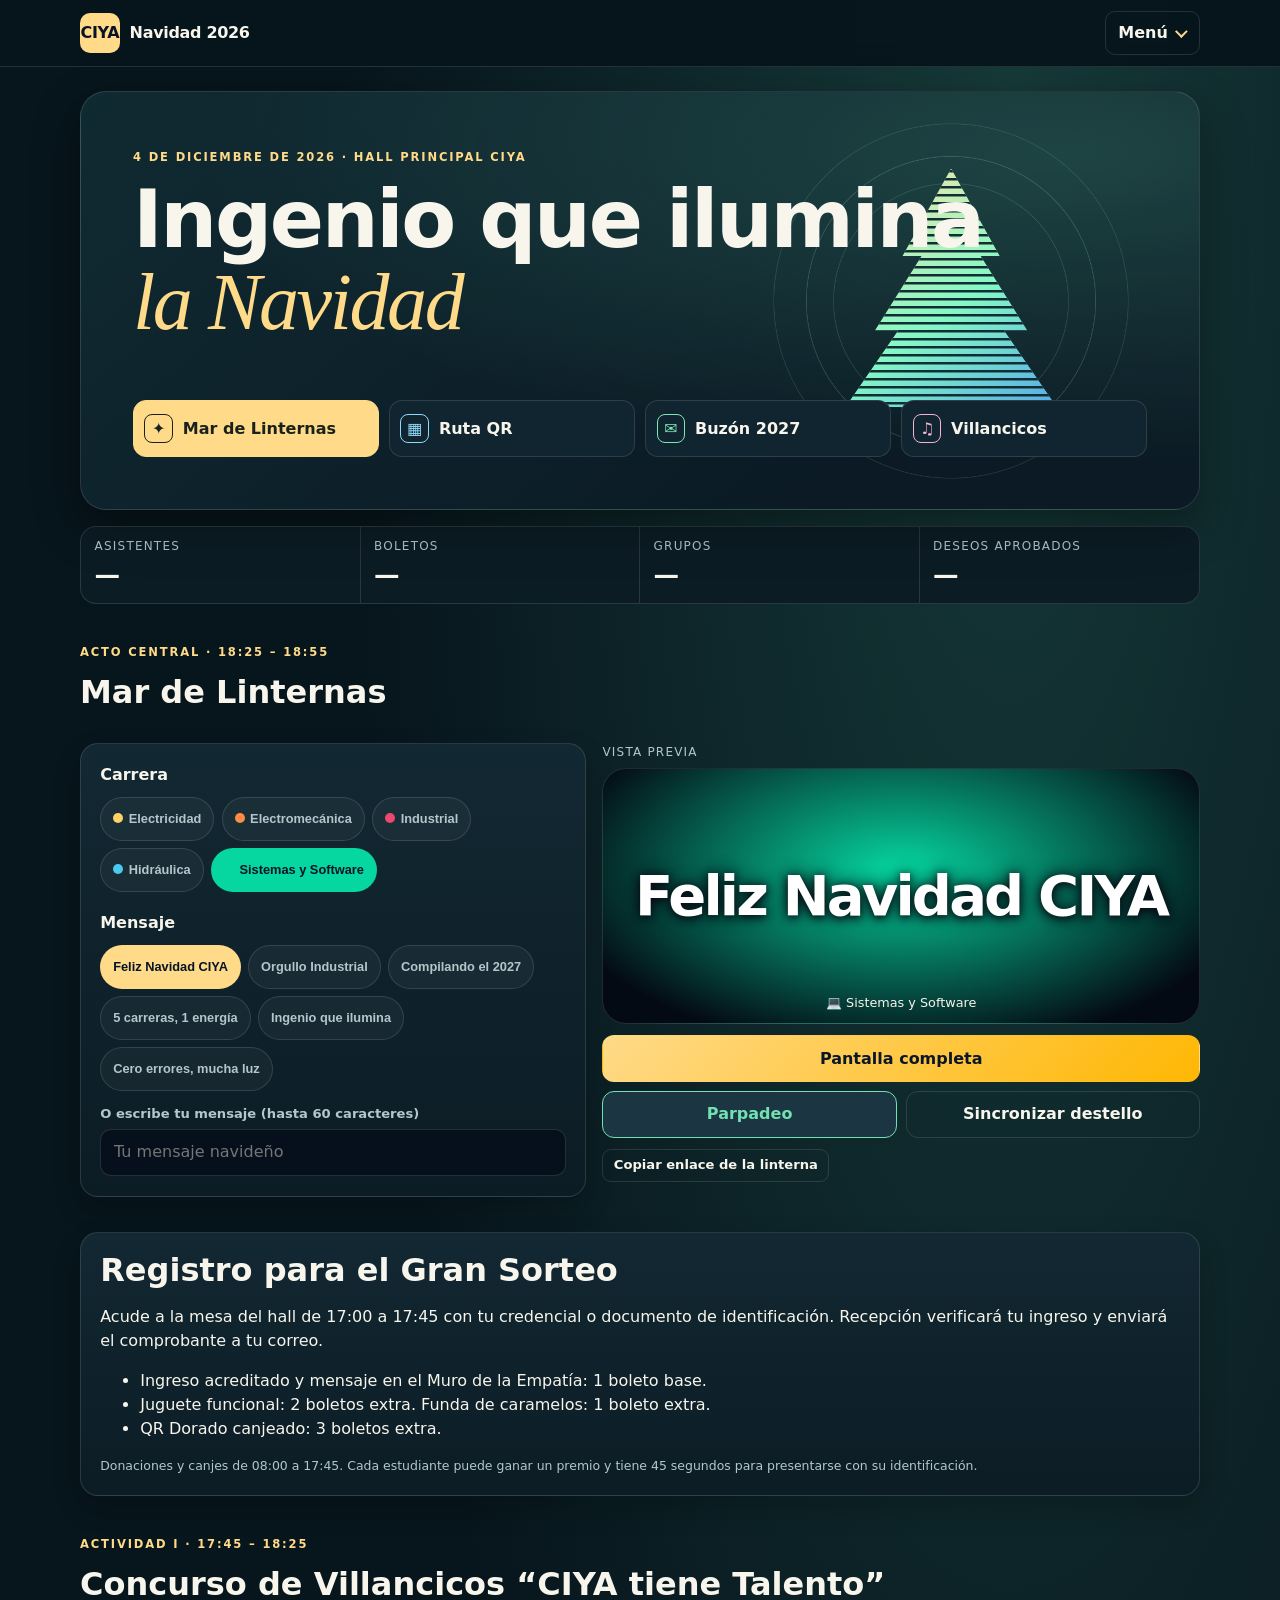
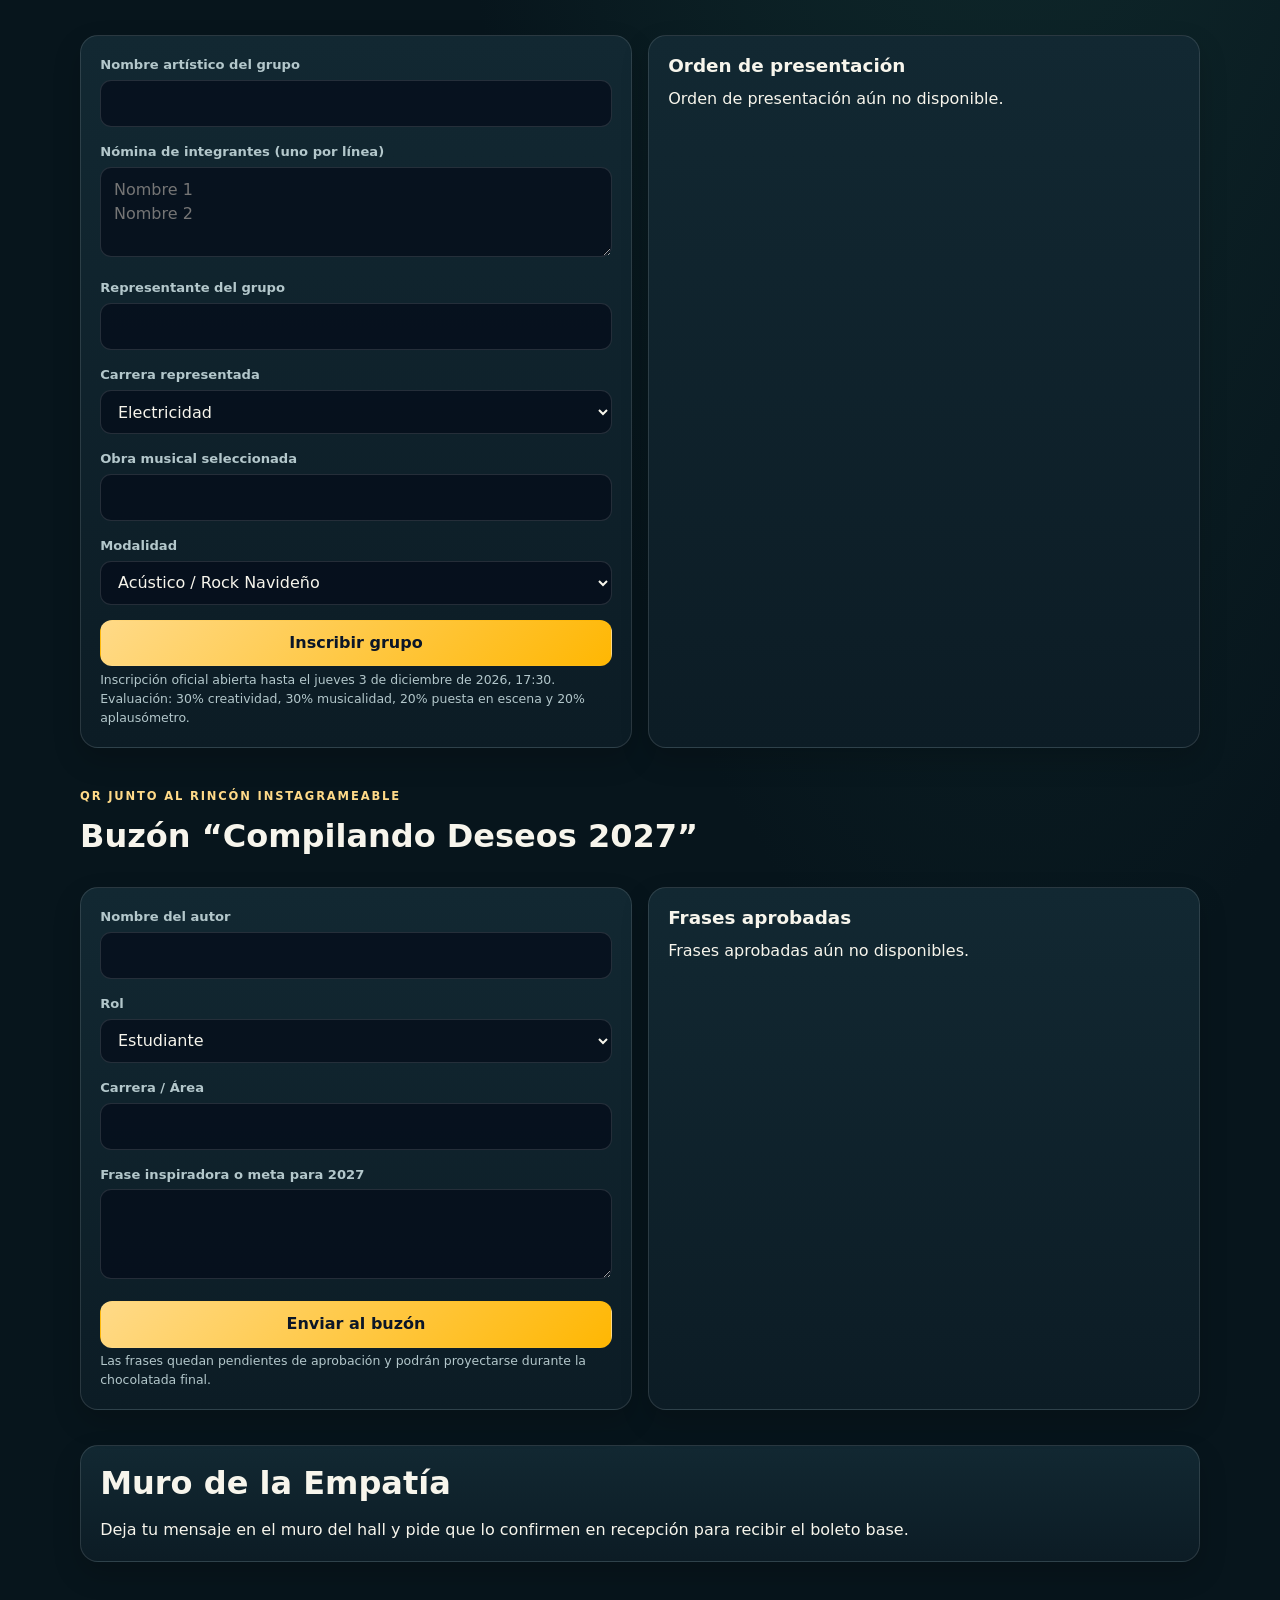
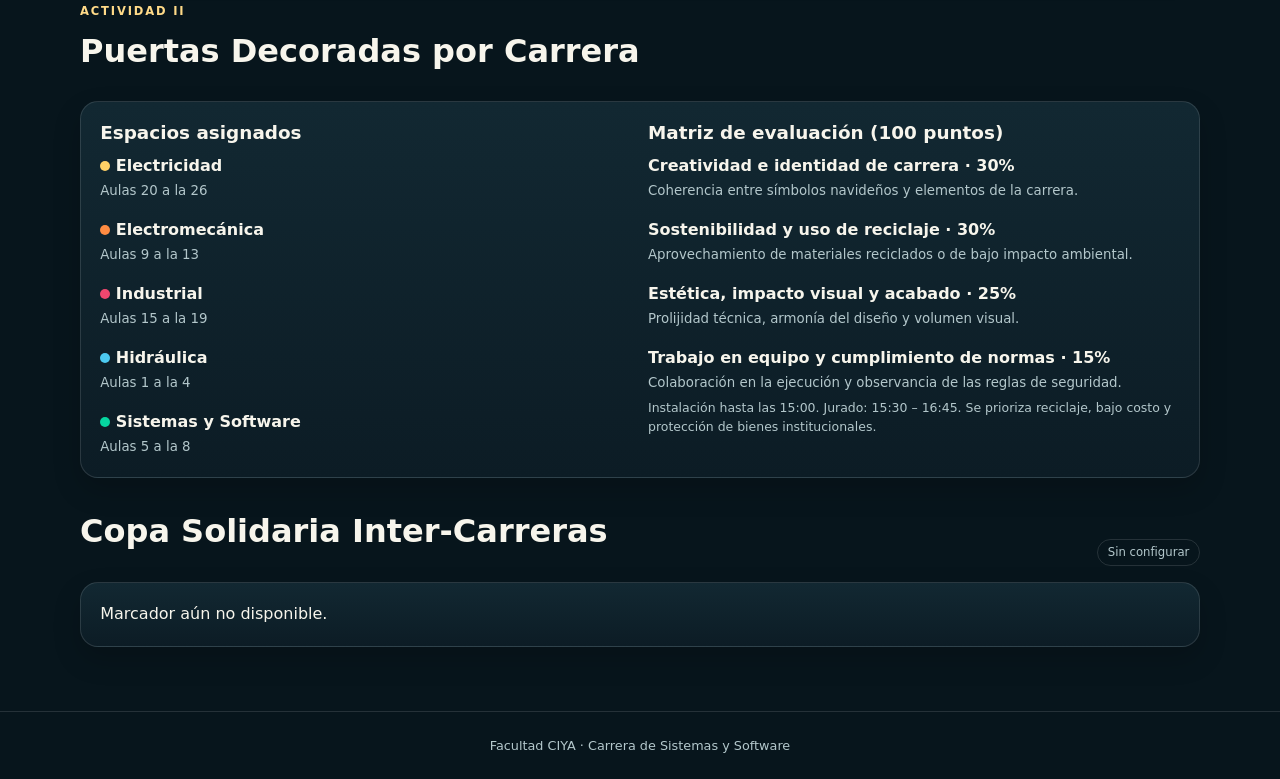
==== commit b712af60: "Mejora la experiencia móvil de CIYA Navidad" ====
--- a/index.html
+++ b/index.html
@@ -3,82 +3,90 @@
 <head>
   <meta charset="utf-8">
   <meta name="viewport" content="width=device-width, initial-scale=1, viewport-fit=cover">
-  <meta name="theme-color" content="#061224">
+  <meta name="theme-color" content="#07151c">
   <title>CIYA Navidad 2026 | Portal estudiantil</title>
   <link rel="stylesheet" href="assets/css/app.css">
 </head>
-<body>
-  <header class="topbar">
+<body class="portal-page">
+  <header class="topbar event-topbar">
     <div class="topbar-inner">
       <a class="brand" href="index.html"><span class="brand-mark">CIYA</span><span>Navidad 2026</span></a>
-      <nav class="nav-links" aria-label="Navegación principal">
-        <a href="#inicio" data-nav="inicio">Inicio</a>
-        <a href="#linterna" data-nav="linterna">Linterna</a>
-        <a href="#registro" data-nav="registro">Registro</a>
-        <a href="#villancicos" data-nav="villancicos">Villancicos</a>
-        <a href="#buzon" data-nav="buzon">Buzón 2027</a>
-        <a href="#muro" data-nav="muro">Muro</a>
-        <a href="qr.html">Ruta QR</a>
-        <a href="bases.html">Bases</a>
-        <a href="recepcion.html">Recepción</a>
-        <a href="escenario.html">Escenario</a>
-        <a href="admin.html">Admin</a>
-      </nav>
-      <span class="sync-pill" id="sync-status">Modo local</span>
+      <details class="site-menu">
+        <summary>Menú</summary>
+        <nav aria-label="Información y organización">
+          <a href="index.html#registro">Gran Sorteo</a>
+          <a href="index.html#muro">Muro de la Empatía</a>
+          <a href="index.html#puertas">Puertas Decoradas</a>
+          <a href="index.html#ranking">Copa Solidaria</a>
+          <a href="bases.html#cronograma">Cronograma</a>
+          <a href="bases.html">Bases oficiales</a>
+          <div class="menu-divider">Organización</div>
+          <a href="recepcion.html">Recepción</a>
+          <a href="escenario.html">Escenario</a>
+          <a href="admin.html">Administración</a>
+        </nav>
+      </details>
     </div>
   </header>
 
   <main class="container">
-    <section class="hero" id="inicio">
-      <span class="kicker">Viernes 4 de diciembre de 2026</span>
-      <h1>CIYA 4.0: ingenio que ilumina la Navidad</h1>
-      <p>Cinco carreras, una energía solidaria. Regístrate en el hall, apoya la Copa Solidaria, busca los QR Dorados y participa en el Gran Sorteo Digital desde tu celular, sin instalar nada.</p>
-      <div class="row">
-        <a class="btn primary" href="index.html?modo=linterna#linterna">Abrir Mar de Linternas</a>
-        <a class="btn ghost" href="bases.html">Ver bases oficiales</a>
-      </div>
-      <div class="row" style="margin-top:1.4rem">
-        <span class="badge">Hall principal CIYA</span>
-        <span class="badge">Respuesta web desde 360 px</span>
-        <span class="badge warn">Costo $0</span>
-      </div>
+    <section class="event-hero" id="inicio">
+      <div class="event-art" aria-hidden="true"><span></span></div>
+      <span class="kicker">4 de diciembre de 2026 · Hall principal CIYA</span>
+      <h1>Ingenio que ilumina <em>la Navidad</em></h1>
+      <nav class="event-actions" aria-label="Actividades principales">
+        <a class="event-action lantern-link" href="index.html?modo=linterna#linterna">
+          <span class="action-icon" aria-hidden="true">✦</span><span>Mar de Linternas</span>
+        </a>
+        <a class="event-action route-link" href="qr.html">
+          <span class="action-icon" aria-hidden="true">▦</span><span>Ruta QR</span>
+        </a>
+        <a class="event-action wishes-link" href="#buzon">
+          <span class="action-icon" aria-hidden="true">✉</span><span>Buzón 2027</span>
+        </a>
+        <a class="event-action music-link" href="#villancicos">
+          <span class="action-icon" aria-hidden="true">♫</span><span>Villancicos</span>
+        </a>
+      </nav>
     </section>
 
-    <section class="grid auto" aria-label="Resumen en vivo">
-      <div class="card"><div class="label">Asistentes registrados</div><div class="stat" id="stat-asistentes">0</div></div>
-      <div class="card"><div class="label">Boletos emitidos</div><div class="stat" id="stat-boletos">0</div></div>
-      <div class="card"><div class="label">Grupos de villancicos</div><div class="stat" id="stat-grupos">0</div></div>
-      <div class="card"><div class="label">Deseos 2027 aprobados</div><div class="stat" id="stat-deseos">0</div></div>
+    <section class="event-summary" aria-label="Resumen en vivo">
+      <div><div class="label">Asistentes</div><div class="stat" id="stat-asistentes">—</div></div>
+      <div><div class="label">Boletos</div><div class="stat" id="stat-boletos">—</div></div>
+      <div><div class="label">Grupos</div><div class="stat" id="stat-grupos">—</div></div>
+      <div><div class="label">Deseos aprobados</div><div class="stat" id="stat-deseos">—</div></div>
     </section>
 
     <section class="section" id="linterna">
       <div class="section-head">
         <div><span class="kicker">Acto central · 18:25 – 18:55</span><h2>Mar de Linternas</h2></div>
-        <span class="muted">Coloca tu mensaje y elige tu carrera. Todo se ejecuta en tu navegador.</span>
       </div>
-      <div class="grid cols-2">
+      <div class="lantern-layout">
+        <div class="card lantern-setup">
+          <fieldset class="field">
+            <legend>Carrera</legend>
+            <div class="chips" id="linterna-carreras"></div>
+          </fieldset>
+          <fieldset class="field">
+            <legend>Mensaje</legend>
+            <div class="chips" id="linterna-frases"></div>
+            <label class="custom-message" for="linterna-custom">O escribe tu mensaje (hasta 60 caracteres)</label>
+            <input id="linterna-custom" maxlength="60" placeholder="Tu mensaje navideño">
+          </fieldset>
+        </div>
         <div>
+          <p class="label">Vista previa</p>
           <div class="lantern-stage" id="lantern-stage">
             <div class="lantern-message" id="lantern-message">Feliz Navidad CIYA</div>
-            <div class="lantern-meta"><span id="lantern-carrera">Selecciona tu carrera</span><span>Modo local · sin Wi-Fi requerido tras la carga</span></div>
+            <div class="lantern-meta" id="lantern-carrera">Selecciona tu carrera</div>
             <button class="btn small ghost lantern-exit" id="lantern-exit" hidden>Salir de pantalla completa</button>
           </div>
-          <div class="row" style="margin-top:0.8rem">
-            <button class="btn primary" id="lantern-fullscreen">Pantalla completa</button>
-            <button class="btn" id="lantern-blink">Parpadeo: activo</button>
+          <div class="lantern-controls">
+            <button class="btn primary wide" id="lantern-fullscreen">Pantalla completa</button>
+            <button class="btn" id="lantern-blink" aria-pressed="true">Parpadeo</button>
             <button class="btn ghost" id="lantern-sync">Sincronizar destello</button>
           </div>
-          <p class="hint">Comparte el enlace del Mar de Linternas. <button class="btn small ghost" id="copy-url">Copiar URL</button></p>
-        </div>
-        <div class="card">
-          <h3>Configura tu linterna</h3>
-          <div class="field"><label>Carrera</label><div class="chips" id="linterna-carreras"></div></div>
-          <div class="field"><label>Frases predefinidas</label><div class="chips" id="linterna-frases"></div></div>
-          <div class="field"><label for="linterna-custom">Mensaje propio (máx. 60 caracteres)</label><input id="linterna-custom" maxlength="60" placeholder="Escribe tu mensaje navideño"></div>
-          <div class="card" style="background:rgba(255,255,255,0.04)">
-            <div class="label">Vista previa</div>
-            <p id="lantern-preview" style="font-weight:800;margin:0.4rem 0 0">Feliz Navidad CIYA</p>
-          </div>
+          <button class="btn small ghost" id="copy-url">Copiar enlace de la linterna</button>
         </div>
       </div>
     </section>
@@ -107,7 +115,7 @@
           <button class="btn primary wide" type="submit">Inscribir grupo</button>
           <p class="hint">Inscripción oficial abierta hasta el jueves 3 de diciembre de 2026, 17:30. Evaluación: 30% creatividad, 30% musicalidad, 20% puesta en escena y 20% aplausómetro.</p>
         </form>
-        <div class="card"><h3>Orden de presentación</h3><div id="lista-grupos"></div></div>
+        <div class="card"><h3>Orden de presentación</h3><div id="lista-grupos"><p class="empty">Consultando los grupos inscritos…</p></div></div>
       </div>
     </section>
 
@@ -122,7 +130,7 @@
           <button class="btn primary wide" type="submit">Enviar al buzón</button>
           <p class="hint">Las frases quedan pendientes de aprobación y podrán proyectarse durante la chocolatada final.</p>
         </form>
-        <div class="card"><h3>Frases aprobadas</h3><div class="frases-aprobadas" id="frases-aprobadas" style="margin-top:1rem"></div></div>
+        <div class="card"><h3>Frases aprobadas</h3><div class="frases-aprobadas" id="frases-aprobadas"><p class="empty">Consultando las frases aprobadas…</p></div></div>
       </div>
     </section>
 
@@ -142,12 +150,12 @@
     </section>
 
     <section class="section" id="ranking">
-      <div class="section-head"><div><span class="kicker">Actividad III · en vivo</span><h2>Copa Solidaria Inter-Carreras</h2></div></div>
-      <div class="card" id="ranking-portal"></div>
+      <div class="section-head"><h2>Copa Solidaria Inter-Carreras</h2><span class="sync-pill" id="sync-status">Consultando marcador</span></div>
+      <div class="card" id="ranking-portal"><p class="empty">Consultando los aportes por carrera…</p></div>
     </section>
   </main>
 
-  <footer class="footer">CIYA Navidad 2026 · Plataforma web responsive de costo cero · Desarrollada por Carrera de Sistemas y Software</footer>
+  <footer class="footer">Facultad CIYA · Carrera de Sistemas y Software</footer>
 
   <script src="assets/js/config.js"></script>
   <script src="assets/js/data.js"></script>
--- a/assets/css/app.css
+++ b/assets/css/app.css
@@ -18,6 +18,8 @@
 
 html { scroll-behavior: smooth; }
 
+:focus-visible { outline: 2px solid var(--gold); outline-offset: 3px; }
+
 body {
   margin: 0;
   background: radial-gradient(circle at 12% -10%, #1b3d68 0, transparent 42%), var(--bg);
@@ -378,15 +380,6 @@
 .trivia-option.correct { border-color: var(--green); background: rgba(6, 214, 160, 0.18); }
 .trivia-option.wrong { border-color: var(--red); background: rgba(239, 71, 111, 0.16); }
 
-.qr-hero { text-align: center; padding: 2rem 1rem; }
-.qr-hero .qr-text {
-  font-size: clamp(1.5rem, 5vw, 2.4rem);
-  font-weight: 900;
-  color: var(--gold);
-  overflow-wrap: anywhere;
-}
-
-.gold-view { background: radial-gradient(circle at 50% 20%, rgba(255, 209, 102, 0.28), transparent 60%); }
 .gold-code { font-size: clamp(1.6rem, 6vw, 3rem); font-weight: 900; letter-spacing: 0.1em; color: var(--gold); }
 
 .bottom-actions {
@@ -398,9 +391,8 @@
   display: flex;
   justify-content: center;
   gap: 0.6rem;
-  flex-wrap: wrap;
-  padding: 0.7rem;
-  background: rgba(6, 18, 36, 0.95);
+  padding: .65rem max(.8rem, env(safe-area-inset-right)) calc(.65rem + env(safe-area-inset-bottom)) max(.8rem, env(safe-area-inset-left));
+  background: var(--bg);
   border-top: 1px solid var(--line);
 }
 
@@ -409,7 +401,7 @@
 .toast-item.bad { border-color: var(--red); }
 .toast-item.leaving { opacity: 0; }
 
-.pin-overlay { position: fixed; inset: 0; z-index: 300; background: rgba(2, 7, 15, 0.88); display: grid; place-items: center; padding: 1rem; }
+.pin-overlay { position: fixed; inset: 0; z-index: 300; background: rgba(2, 7, 15, 0.88); display: grid; place-items: center; padding: 1rem; overflow: auto; }
 .pin-card { width: min(420px, 100%); background: var(--panel); border: 1px solid var(--line); border-radius: 20px; padding: 1.5rem; box-shadow: var(--shadow); }
 .pin-error { color: #ff9bb4; font-size: 0.82rem; margin-top: 0.5rem; }
 
@@ -447,19 +439,216 @@
 [hidden] { display: none !important; }
 .break-url, .gold-code { overflow-wrap: anywhere; }
 .ticket-list { max-height: 12rem; overflow: auto; font-variant-numeric: tabular-nums; }
-#panel form + form, #panel form + .card { margin-top: 1rem; }
 #form-checkin details { margin: 1rem 0; }
-#form-checkin button, #form-donation button, #form-wall button { margin-top: .75rem; }
 .lantern-stage.live { min-height: 100%; min-height: 100dvh; }
 .lantern-message { overflow-wrap: anywhere; }
 .stage-screen:fullscreen { width: 100%; height: 100%; border-radius: 0; }
 .wheel.spinning { animation: draw-spin 4.1s cubic-bezier(.1,.6,.15,1) both; }
 @keyframes draw-spin { from { transform: rotate(0); } to { transform: rotate(1710deg); } }
+
+.portal-page, .route-page, .reception-page, .rules-page {
+  --bg: #07151c;
+  --bg-soft: #0c1c25;
+  --panel: #122832;
+  --panel-2: #1b3642;
+  --text: #f7f5ec;
+  --muted: #b3c7cb;
+  --gold: #ffda88;
+  --green: #72e1b1;
+  --blue: #91d8fa;
+  color-scheme: dark;
+  background: radial-gradient(ellipse at 79% 0%, #163a39 0%, transparent 42rem), var(--bg);
+}
+
+.event-topbar { background: rgba(7, 21, 28, .95); }
+.event-topbar .topbar-inner { max-width: 72rem; justify-content: space-between; flex-wrap: nowrap; }
+.event-topbar .brand-mark { width: 2.5rem; height: 2.5rem; background: var(--gold); }
+.site-menu { position: relative; padding: 0; margin: 0; border: 0; }
+.site-menu summary {
+  display: flex;
+  align-items: center;
+  gap: .6rem;
+  padding: .4rem .8rem;
+  min-height: 44px;
+  border: 1px solid var(--line);
+  border-radius: 10px;
+  list-style: none;
+}
+.site-menu summary::-webkit-details-marker { display: none; }
+.site-menu summary::after { content: ''; width: .42rem; height: .42rem; border: solid var(--gold); border-width: 0 2px 2px 0; transform: translateY(-2px) rotate(45deg); }
+.site-menu[open] summary::after { transform: translateY(2px) rotate(225deg); }
+.site-menu nav {
+  position: absolute;
+  inset-inline-end: 0;
+  top: calc(100% + .5rem);
+  width: min(17rem, calc(100vw - 2rem));
+  max-height: calc(100vh - 5rem);
+  max-height: calc(100dvh - 5rem);
+  overflow-y: auto;
+  padding: .4rem;
+  background: var(--panel);
+  border: 1px solid var(--line);
+  border-radius: 14px;
+  box-shadow: var(--shadow);
+}
+.site-menu nav a { display: flex; align-items: center; min-height: 44px; padding: .5rem .75rem; border-radius: .5rem; color: var(--text); text-decoration: none; }
+.site-menu nav a:hover, .site-menu nav a.active { background: var(--panel-2); }
+.menu-divider { margin: .25rem .75rem 0; padding-top: .55rem; border-top: 1px solid var(--line); color: var(--muted); font-size: .8rem; }
+
+.portal-page .container, .route-page #ruta-index { max-width: 72rem; }
+.portal-page main > section, .route-page main > section, #cronograma { scroll-margin-top: 5rem; }
+.event-hero {
+  position: relative;
+  isolation: isolate;
+  padding: clamp(1.15rem, 5vw, 3.25rem);
+  overflow: hidden;
+  border: 1px solid var(--line);
+  border-radius: 26px;
+  background: radial-gradient(ellipse at 89% 15%, rgba(94, 212, 173, .22), transparent 62%), linear-gradient(140deg, #102a32, #0b1a24 76%);
+  box-shadow: var(--shadow);
+}
+.event-hero h1 { overflow-wrap: anywhere; }
+.portal-page #inicio h1 { max-width: 16ch; margin-bottom: .7em; font-size: clamp(2.35rem, 7vw, 5rem); line-height: 1.02; }
+.portal-page #inicio em { color: var(--gold); font-family: Georgia, serif; font-weight: 400; }
+.event-art {
+  position: absolute;
+  z-index: -1;
+  pointer-events: none;
+  right: 5%;
+  top: 4%;
+  width: clamp(8rem, 32vw, 24rem);
+  aspect-ratio: 1;
+  display: grid;
+  place-items: center;
+  background: radial-gradient(circle at center, transparent 43%, #99e6c52b 43.2%, transparent 43.6%, transparent 53%, #99e6c538 53.2%, transparent 53.6%, transparent 65%, #99e6c526 65.2%, transparent 65.6%);
+}
+.event-art span {
+  width: 55%;
+  height: 69%;
+  background: repeating-linear-gradient(0deg, transparent 0 5px, #142d35 6px 8px), linear-gradient(145deg, #ffe4a8, #83f9c5 52%, #4f9feb);
+  clip-path: polygon(50% 0, 73% 33%, 64% 33%, 86% 61%, 75% 61%, 100% 90%, 56% 90%, 56% 100%, 44% 100%, 44% 90%, 0 90%, 25% 61%, 14% 61%, 36% 33%, 27% 33%);
+}
+.event-actions { display: grid; grid-template-columns: repeat(4, minmax(0, 1fr)); gap: .65rem; }
+.event-action {
+  --action-color: var(--gold);
+  display: flex;
+  align-items: center;
+  gap: .6rem;
+  min-height: 3.6rem;
+  min-width: 0;
+  padding: .65rem;
+  border: 1px solid var(--line);
+  border-radius: 13px;
+  background: #10252f;
+  color: var(--text);
+  font-weight: 750;
+  text-decoration: none;
+  line-height: 1.2;
+}
+.event-action:hover, .event-action:focus-visible { border-color: var(--action-color); }
+.event-action.lantern-link { background: var(--gold); border-color: var(--gold); color: #18211b; }
+.route-link { --action-color: #91d8fa; }
+.wishes-link { --action-color: #81e5b7; }
+.music-link { --action-color: #f5b5d1; }
+.action-icon { display: grid; place-items: center; flex: 0 0 1.8rem; aspect-ratio: 1; border: 1px solid currentColor; border-radius: 8px; color: var(--action-color); font-size: 1rem; }
+.lantern-link .action-icon { color: inherit; }
+.event-summary { display: grid; grid-template-columns: repeat(4, minmax(0, 1fr)); margin-top: 1rem; border: 1px solid var(--line); border-radius: 16px; background: var(--bg-soft); }
+.event-summary > div { padding: .6rem .85rem; border-inline-end: 1px solid var(--line); }
+.event-summary > div:last-child { border-inline-end: 0; }
+.event-summary .stat { font-variant-numeric: tabular-nums; font-size: 1.6rem; }
+
+.lantern-layout { display: grid; grid-template-columns: minmax(0, 1fr) minmax(0, 1.18fr); gap: 1rem; align-items: start; }
+.lantern-setup fieldset, #chk-donation-fields { margin: 0; padding: 0; border: 0; min-inline-size: 0; }
+.lantern-setup fieldset + fieldset { margin-top: 1.2rem; }
+.lantern-setup legend { margin-bottom: .6rem; padding: 0; font-weight: 750; }
+.lantern-setup .chip { min-height: 44px; }
+.custom-message { margin-top: .8rem; }
+.lantern-layout .label { margin-bottom: .45rem; }
+.lantern-layout .lantern-stage { min-height: clamp(10rem, 34vh, 16rem); background: radial-gradient(ellipse at 50% 40%, var(--lantern-color, #f5b65e), #040a14 84%); }
+.lantern-layout .lantern-stage:not(.live) .lantern-message { font-size: clamp(1.7rem, 6vw, 3.5rem); }
+.lantern-layout .lantern-stage .lantern-message { min-width: 0; text-shadow: 0 2px 9px #070a12, 0 0 18px #070a12; }
+.lantern-layout .lantern-stage .lantern-meta { justify-content: center; bottom: max(.65rem, env(safe-area-inset-bottom)); }
+.lantern-layout .lantern-stage.live { min-height: 100%; min-height: 100dvh; }
+.lantern-exit { top: max(1rem, env(safe-area-inset-top)); background: #07151c; }
+.lantern-controls { display: grid; grid-template-columns: repeat(2, minmax(0, 1fr)); gap: .55rem; margin: .7rem 0; }
+.lantern-controls .primary { grid-column: 1 / -1; }
+.lantern-controls .btn { min-height: 44px; padding-inline: .5rem; }
+#lantern-blink[aria-pressed="true"] { border-color: var(--green); color: var(--green); }
+.lantern-page .site-menu { display: none; }
+.lantern-page .section { margin-top: .5rem; }
+
+.route-page { padding-bottom: calc(4.6rem + env(safe-area-inset-bottom)); }
+.route-hero p, .qr-story p { max-width: 58ch; color: var(--muted); }
+.route-hero h1 { font-size: clamp(2rem, 5vw, 3.45rem); }
+.section-links { display: flex; flex-wrap: wrap; gap: .4rem; }
+.section-links a { display: inline-flex; align-items: center; min-height: 44px; padding: .3rem .7rem; color: var(--text); text-decoration: none; border: 1px solid var(--line); border-radius: 10px; }
+.section-links a:hover { border-color: var(--gold); }
+.route-page .bottom-actions .btn { min-height: 44px; text-align: center; }
+.qr-story { min-width: 0; }
+.qr-story h1 { font-size: clamp(1.75rem, 5vw, 2.65rem); }
+.qr-story .qr-message { color: var(--text); font-size: clamp(1.15rem, 3vw, 1.55rem); }
+.qr-story .btn.ghost { margin-top: .8rem; }
+.qr-story .trivia-option { min-height: 48px; justify-content: flex-start; overflow-wrap: anywhere; }
+.trivia-option span { display: grid; place-items: center; flex: 0 0 1.6rem; aspect-ratio: 1; border-radius: 6px; background: #081923; }
+.qr-story.gold-view { background: radial-gradient(ellipse at 50% 12%, #654d23, transparent 73%), var(--bg-soft); }
+.gold-view .gold-code { margin-block: .5rem; font-variant-numeric: tabular-nums; }
+#gold-refresh { min-height: 44px; }
+
+.reception-page .container { max-width: 57rem; }
+.reception-heading h1 { margin: 0; }
+.reception-tabs { display: grid; grid-template-columns: repeat(3, minmax(0, 1fr)); gap: .35rem; padding: .3rem; margin-bottom: .7rem; border: 1px solid var(--line); border-radius: 13px; background: var(--bg-soft); }
+.reception-tabs button { padding: .5rem .3rem; min-height: 44px; border: 1px solid transparent; border-radius: 9px; background: transparent; color: var(--muted); font: inherit; font-weight: 750; cursor: pointer; }
+.reception-tabs button:hover { color: var(--text); border-color: var(--line); }
+.reception-tabs [aria-selected="true"] { color: #18211b; background: var(--gold); }
+.form-row { display: grid; grid-template-columns: repeat(2, minmax(0, 1fr)); gap: .7rem; }
+.reception-workspace .btn, .reception-workspace input:not([type="checkbox"]), .reception-workspace select { min-height: 44px; }
+.reception-workspace label:has(input[type="checkbox"]) { display: flex; align-items: center; gap: .5rem; min-height: 44px; }
+.reception-workspace fieldset + label { margin-top: .5rem; }
+.reception-workspace form > button { margin-top: .5rem; }
+.wall-confirmation, .receipt-card, .gold-availability { margin: .75rem 0 0; }
+.wall-confirmation form, .record-list summary + div { margin-top: 1rem; }
+.gold-availability { display: flex; flex-wrap: wrap; gap: .4rem; }
+.receipt-card { border-color: #72e1b166; overflow-wrap: anywhere; }
+.receipt-card h2 { font-size: 1.25rem; }
+.record-list { min-width: 0; margin-bottom: 0; }
+.table-label { display: none; }
+
+@media (max-width: 760px) {
+  .event-actions { grid-template-columns: repeat(2, minmax(0, 1fr)); }
+  .event-art { right: 0; opacity: .6; }
+  .lantern-layout { grid-template-columns: minmax(0, 1fr); }
+}
+
+@media (max-width: 640px) {
+  .portal-page input, .portal-page select, .portal-page textarea,
+  .reception-page input, .reception-page select, .reception-page textarea { font-size: 16px; }
+  .event-summary { grid-template-columns: repeat(2, minmax(0, 1fr)); }
+  .event-summary > div:nth-child(even) { border-inline-end: 0; }
+  .event-summary > div:nth-child(-n+2) { border-bottom: 1px solid var(--line); }
+  .event-action { font-size: .88rem; }
+  .route-page .bottom-actions .btn { flex: 1; padding-inline: .35rem; }
+  .form-row { grid-template-columns: minmax(0, 1fr); gap: 0; }
+  .table-stack { border: 0; overflow: visible; }
+  .table-stack table, .table-stack tbody { display: block; }
+  .table-stack thead { position: absolute; clip-path: inset(50%); width: 1px; height: 1px; overflow: hidden; }
+  .table-stack tbody tr { display: block; padding: .3rem .65rem; margin-bottom: .5rem; border: 1px solid var(--line); border-radius: .6rem; }
+  .table-stack td { display: grid; grid-template-columns: minmax(0, 5.5rem) minmax(0, 1fr); gap: .35rem; padding: .35rem 0; white-space: normal; overflow-wrap: anywhere; border: 0; }
+  .table-stack .table-label { display: inline; color: var(--muted); font-size: .8rem; }
+  .rules-page th, .rules-page td, .rules-page td.wrap { min-width: 0; white-space: normal; overflow-wrap: anywhere; }
+}
+
 @media (prefers-reduced-motion: reduce) {
+  html { scroll-behavior: auto; }
   .lantern-stage.blink .lantern-message { animation: none; }
   .wheel.spinning { animation-duration: .01s; }
 }
 @media print {
+  .portal-page, .route-page, .reception-page, .rules-page { color-scheme: light; background: #fff; }
+  .route-page { padding-bottom: 0; }
+  .bottom-actions { display: none; }
+  .event-hero { background: #fff; color: #000; box-shadow: none; }
+  .route-page a, .route-page .muted, .route-page .route-hero p { color: #000; }
+  .route-page .card-link::after { content: attr(href); font-size: .8rem; }
   body.print-gold header, body.print-gold footer, body.print-gold main > :not(#panel),
   body.print-gold #panel > :not(#admin-gold), body.print-gold button { display: none !important; }
 }
